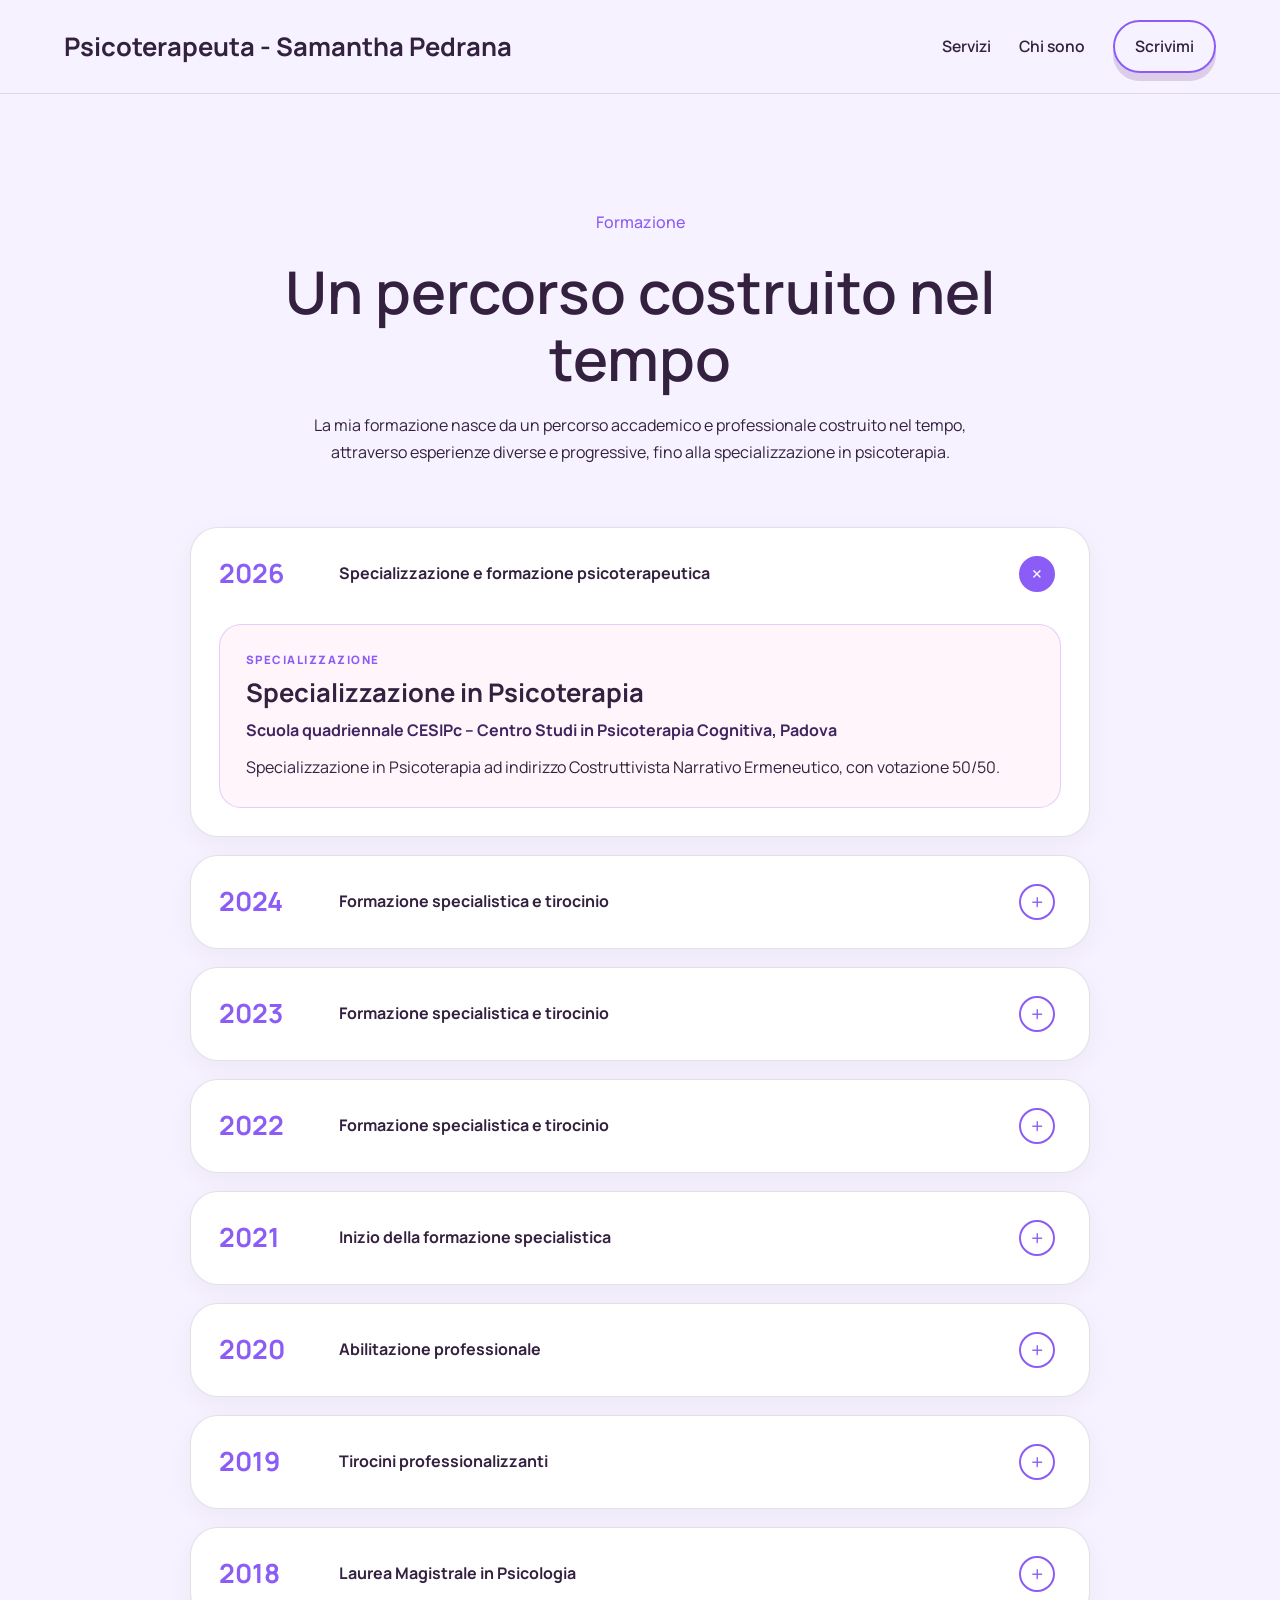
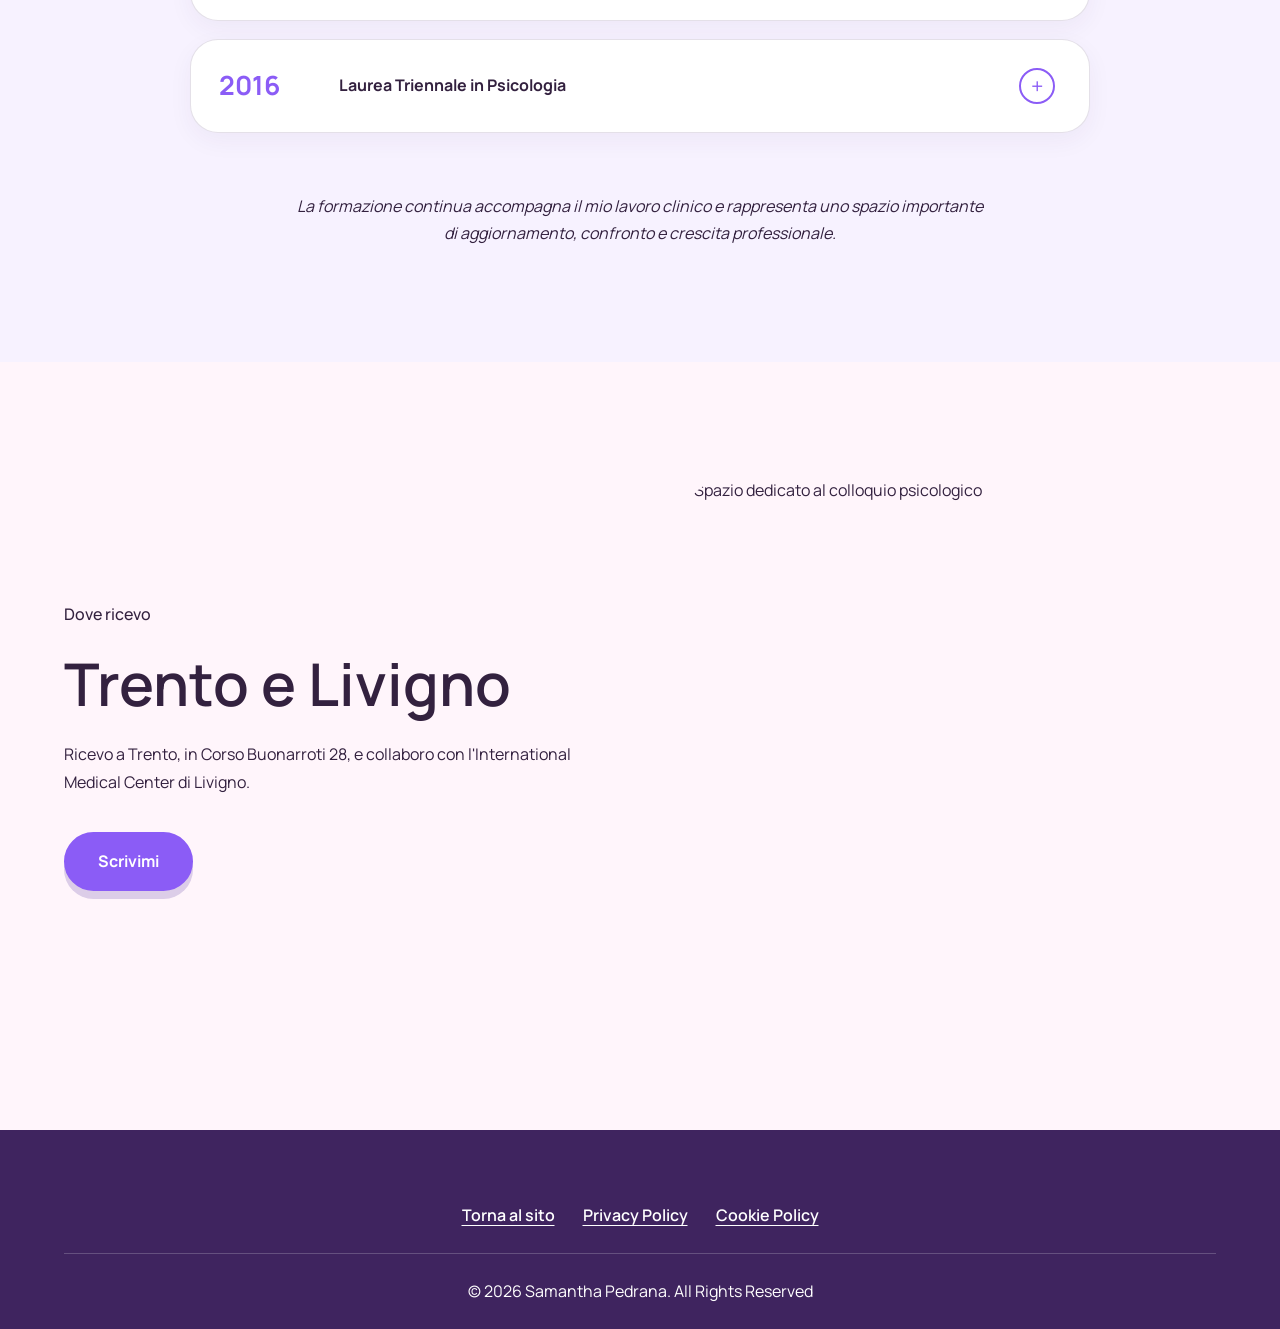
==== chi-sono.html @ 96602b0a "Update chi-sono.html" ====
<!DOCTYPE html> <html lang="it"> 
  <head> 
    <meta charset="UTF-8"> 
    <meta name="viewport" content="width=device-width, initial-scale=1.0"> 
    <meta name="description" content="Conosci Samantha Pedrana, psicologa e psicoterapeuta a Trento e Livigno: formazione, esperienza professionale e approccio terapeutico."> 
    <title>Samantha Pedrana, psicologa e psicoterapeuta</title> 
    <link rel="canonical" href="https://samanthapedrana-png.github.io/psi/chi-sono.html"> 
    <link rel="preconnect" href="https://fonts.googleapis.com"> 
    <link rel="preconnect" href="https://fonts.gstatic.com" crossorigin> 
    <link href="https://fonts.googleapis.com/css2?family=Manrope:wght@400;500;600;700&display=swap" rel="stylesheet"> 
    <link rel="stylesheet" href="styles.css"> 
  </head> 
  <body> <!-- HEADER --> 
    <header class="site-header"> 
      <a class="brand" href="index.html"> Psicoterapeuta - Samantha Pedrana </a> 
      <nav class="desktop-nav" aria-label="Navigazione principale"> 
        <a href="index.html#services">Servizi</a> 
        <a href="chi-sono.html" aria-current="page">Chi sono</a> 
        <a class="nav-cta" href="index.html#book">Scrivimi</a> 
      </nav> 
    </header> 
     <!-- FORMAZIONE --> <section class="formazione-section"> <div class="formazione-intro"> <p class="eyebrow">Formazione</p> <h2>Un percorso costruito nel tempo</h2> <p> La mia formazione nasce da un percorso accademico e professionale costruito nel tempo, attraverso esperienze diverse e progressive, fino alla specializzazione in psicoterapia. </p> </div> <div class="formazione-list"> 
       <!-- 2026 --> <details class="formazione-year" open> 
         <summary> 
           <span class="formazione-year-number">2026</span> 
           <span class="formazione-year-title"> Specializzazione e formazione psicoterapeutica </span> 
           <span class="formazione-toggle" aria-hidden="true">+</span> 
         </summary> 
         <div class="formazione-content"> 
           <div class="formazione-content-inner"> 
           <article class="formazione-item featured"> 
             <span class="formazione-item-type"> Specializzazione </span> 
             <h3> Specializzazione in Psicoterapia </h3> 
             <p class="ente"> Scuola quadriennale CESIPc – Centro Studi in Psicoterapia Cognitiva, Padova </p> 
             <p> Specializzazione in Psicoterapia ad indirizzo Costruttivista Narrativo Ermeneutico, con votazione 50/50. </p> 
           </article> 
           </div> 
         </div> 
       </details> 
       <!-- 2024 --> <details class="formazione-year"> 
         <summary> 
           <span class="formazione-year-number">2024</span> 
           <span class="formazione-year-title"> Formazione specialistica e tirocinio </span> 
           <span class="formazione-toggle" aria-hidden="true">+</span>
         </summary> 
         <div class="formazione-content"> 
           <div class="formazione-content-inner"> 
             <article class="formazione-item"> 
               <span class="formazione-item-type"> Tirocinio </span> 
               <h3> Scuola di Specializzazione in Psicoterapia </h3> 
               <p class="ente"> Azienda Provinciale per i Servizi Sanitari – U.O. Psicologia Rovereto </p> 
               <p> Tirocinio formativo per la Scuola di Specializzazione in Psicoterapia. </p> 
             </article> 
           </div> 
         </div> 
       </details>
       <!-- 2023 --> <details class="formazione-year"> <summary> <span class="formazione-year-number">2023</span> <span class="formazione-year-title"> Formazione specialistica e tirocinio </span> 
         <span class="formazione-toggle" aria-hidden="true">+</span> 
       </summary> <div class="formazione-content"> <div class="formazione-content-inner"> 
         <article class="formazione-item"> <span class="formazione-item-type"> Tirocinio </span> 
           <h3> Scuola di Specializzazione in Psicoterapia </h3> 
           <p class="ente"> Azienda Provinciale per i Servizi Sanitari – U.O. Psicologia Rovereto </p> 
           <p> Tirocinio formativo per la Scuola di Specializzazione in Psicoterapia. </p> </article> 
       </div> </div> </details>
       <!-- 2022 --> <details class="formazione-year"> <summary> 
         <span class="formazione-year-number">2022</span>
         <span class="formazione-year-title"> Formazione specialistica e tirocinio </span> 
         <span class="formazione-toggle" aria-hidden="true">+</span> </summary> 
         <div class="formazione-content"> <div class="formazione-content-inner">
           <article class="formazione-item"> <span class="formazione-item-type"> Tirocinio </span>
             <h3> Scuola di Specializzazione in Psicoterapia </h3> 
             <p class="ente"> Azienda Provinciale per i Servizi Sanitari – U.O. Psicologia Rovereto </p>
             <p> Tirocinio formativo per la Scuola di Specializzazione in Psicoterapia. </p> </article> </div> 
         </div> </details>
       <!-- 2021 --> <details class="formazione-year"> <summary> 
           <span class="formazione-year-number">2021</span> 
           <span class="formazione-year-title"> Inizio della formazione specialistica </span> 
           <span class="formazione-toggle" aria-hidden="true">+</span> </summary> 
           <div class="formazione-content"> <div class="formazione-content-inner"> 
             <article class="formazione-item"> <span class="formazione-item-type"> Tirocinio </span>
               <h3> Scuola di Specializzazione in Psicoterapia </h3>
               <p class="ente"> Azienda Provinciale per i Servizi Sanitari – U.O. NPI Trento </p>
               <p> Tirocinio formativo per la Scuola di Specializzazione in Psicoterapia. </p> </article> 
           </div> </div> </details> 
       <!-- 2020 --> <details class="formazione-year"> <summary> 
             <span class="formazione-year-number">2020</span> 
             <span class="formazione-year-title"> Abilitazione professionale </span> 
         <span class="formazione-toggle" aria-hidden="true">+</span> </summary> 
         <div class="formazione-content"> <div class="formazione-content-inner"> 
           <article class="formazione-item featured">
             <span class="formazione-item-type"> Abilitazione </span> 
             <h3> Abilitazione all'esercizio della professione di Psicologo </h3>
             <p class="ente"> Università degli Studi di Padova </p> </article> 
         </div> </div> </details> 
       <!-- 2019 --> <details class="formazione-year"> <summary> 
         <span class="formazione-year-number">2019</span>
         <span class="formazione-year-title"> Tirocini professionalizzanti </span>
         <span class="formazione-toggle" aria-hidden="true">+</span>
       </summary> 
         <div class="formazione-content">
           <div class="formazione-content-inner">
           <article class="formazione-item"> 
             <span class="formazione-item-type"> Tirocinio </span> 
             <h3> Fondazione Famiglia Materna </h3> <p class="ente"> Via Saibanti 6, Rovereto (TN) </p>
             <p> Accoglienza di donne e nuclei svantaggiati all'interno del progetto di foresteria sociale. Osservazione delle tappe dello sviluppo di bambini fra i 5 mesi e i 4 anni presso il Centro Freeway. </p> 
           </article> 
             <article class="formazione-item"> <span class="formazione-item-type"> Tirocinio </span>
             <h3> Centro Clinico Kokoro </h3> <p class="ente"> Via Dosso Dossi 6, Trento </p>
             <p> Valutazione e riabilitazione neuropsicologica di bambini e adolescenti con disturbi del neurosviluppo. Utilizzo dei principali test di valutazione. </p> </article> 
         </div> </div> </details> 
       <!-- 2018 --> <details class="formazione-year"> 
         <summary> 
           <span class="formazione-year-number">2018</span> 
           <span class="formazione-year-title"> Laurea Magistrale in Psicologia </span> 
           <span class="formazione-toggle" aria-hidden="true">+</span>
         </summary> 
         <div class="formazione-content"> 
             <div class="formazione-content-inner"> 
               <article class="formazione-item featured">
               <span class="formazione-item-type"> Laurea Magistrale </span> 
               <h3> Laurea Magistrale in Psicologia – Indirizzo Neuroscienze </h3>
               <p class="ente"> Università degli Studi di Trento </p> <p> Votazione 110/110. </p> 
                  <article class="formazione-item"> <span class="formazione-item-type"> Tirocinio </span>
             <h3> Tirocinio formativo </h3> <p class="ente"> Laboratorio di Cognizione Animale e Neuroscienze (CIMeC, UniTN) </p>
            
             
 </article> </div> </div> </details> 
       <!-- 2016 --> <details class="formazione-year"> <summary>
               <span class="formazione-year-number">2016</span> 
         <span class="formazione-year-title"> Laurea Triennale in Psicologia </span>
               <span class="formazione-toggle" aria-hidden="true">+</span>
       </summary> 
         <div class="formazione-content"> 
                 <div class="formazione-content-inner"> 
                   <article class="formazione-item featured">
                   <span class="formazione-item-type"> Laurea Triennale </span> 
                   <h3> Laurea Triennale in Scienze e Tecniche di Psicologia Cognitiva </h3> 
                   <p class="ente"> Università degli Studi di Trento </p>
                 <div class="formazione-content">   <div class="formazione-content-inner">  <article class="formazione-item">
                     <span class="formazione-item-type"> Tirocinio </span>
             <h3> Tirocinio formativo </h3> 
                     <p class="ente"> Laboratorio di Cognizione Animale e Neuroscienze (CIMeC, UniTN) </p>
            
              </article>
                   
                  </div> </div> </details> </div> <div class="formazione-note">
                   <p> La formazione continua accompagna il mio lavoro clinico e rappresenta uno spazio importante di aggiornamento, confronto e crescita professionale. </p> </div>
     </section> 
    <!-- DOVE RICEVO --> <section class="booking"> <div> <p class="eyebrow">Dove ricevo</p> 
      <h2>Trento e Livigno</h2> 
      <p> Ricevo a Trento, in Corso Buonarroti 28, e collaboro con l'International Medical Center di Livigno. </p>
      <div class="actions"> <a class="button button-primary" href="index.html#book"> Scrivimi </a> </div> </div>
      <img src="images/high-angle-green-leaf-minimalist-chair.jpg" alt="Spazio dedicato al colloquio psicologico"> </section>
  </main> 
    <!-- FOOTER --> <footer class="site-footer"> <div class="legal-links">
      <a href="index.html"> Torna al sito </a> <a href="privacy-cookie.html"> Privacy Policy </a> 
      <a href="privacy-cookie.html#cookie-policy"> Cookie Policy </a> </div>
      <p class="copyright"> © 2026 Samantha Pedrana. All Rights Reserved </p> </footer> </body> </html>
---- styles.css ----
:root {
  --ink: #33213f;
  --deep: #3f245f;
  --teal: #8b5cf6;
  --button shadow: #5b2ebf;
  --soft: #f7f2ff;
  --warm: #fff5fb;
  --line: rgba(63, 36, 95, 0.14);
  --white: #ffffff;
}

* {
  box-sizing: border-box;
}

html {
  scroll-behavior: smooth;
}

body {
  margin: 0;
  background: var(--soft);
  color: var(--ink);
  font-family: "Manrope", Arial, sans-serif;
  font-size: 16px;
  line-height: 1.7;
}

a {
  color: inherit;
  text-decoration: none;
}

img {
  display: block;
  max-width: 100%;
}

.site-header {
  position: sticky;
  top: 0;
  z-index: 20;
  display: flex;
  align-items: center;
  justify-content: space-between;
  min-height: 86px;
  padding: 20px clamp(20px, 5vw, 64px);
  background: rgba(247, 242, 255, 0.94);
  border-bottom: 1px solid var(--line);
  backdrop-filter: blur(14px);
}

.brand {
  font-size: clamp(1.3rem, 2vw, 1.75rem);
  font-weight: 700;
}

.desktop-nav {
  display: flex;
  align-items: center;
  gap: 28px;
  font-size: 0.98rem;
  font-weight: 600;
}

.nav-cta,
.button {
  border: 2px solid var(--teal);
  border-radius: 999px;
  box-shadow: 0 8px 0 #DCCDE8;
  transition: transform 180ms ease, box-shadow 180ms ease, background 180ms ease;
}

.nav-cta {
  padding: 11px 20px;
}

.button {
  display: inline-flex;
  align-items: center;
  justify-content: center;
  min-height: 58px;
  padding: 14px 32px;
  font-weight: 700;
}

.button:hover,
.nav-cta:hover {
  transform: translateY(3px);
  box-shadow: 0 5px 0 #DCCDE8;
}

.button-primary {
  color: var(--white);
  background: var(--teal);
}

.button-outline {
  color: var(--ink);
  background: transparent;
}

.button-light {
  color: var(--teal);
  background: var(--soft);
}

.menu-toggle,
.menu-close {
  display: none;
  border: 1px solid var(--ink);
  background: transparent;
  color: var(--ink);
  cursor: pointer;
}

.menu-toggle {
  width: 44px;
  height: 44px;
  border-radius: 50%;
  place-items: center;
}

.menu-toggle span {
  display: block;
  width: 18px;
  height: 1px;
  margin: 3px auto;
  background: var(--ink);
}

.mobile-menu {
  position: fixed;
  inset: 0;
  z-index: 30;
  display: grid;
  place-content: center;
  gap: 22px;
  background: var(--deep);
  color: var(--white);
  font-size: 2rem;
  font-weight: 700;
  opacity: 0;
  pointer-events: none;
  transform: translateY(-10px);
  transition: opacity 220ms ease, transform 220ms ease;
}

.mobile-menu.open {
  opacity: 1;
  pointer-events: auto;
  transform: translateY(0);
}

.menu-close {
  position: absolute;
  top: 24px;
  right: 24px;
  width: 46px;
  height: 46px;
  border-color: rgba(255, 255, 255, 0.75);
  border-radius: 50%;
  color: var(--white);
  font-size: 2rem;
  line-height: 1;
}

section {
  padding: clamp(70px, 9vw, 130px) clamp(18px, 5vw, 80px);
}

.section-soft {
  background: var(--soft);
}

.hero {
  padding-top: clamp(58px, 9vw, 110px);
  text-align: center;
}

.hero-content {
  max-width: 870px;
  margin: 0 auto 54px;
}

h1,
h2,
h3,
p {
  margin-top: 0;
}

h1,
h2 {
  line-height: 1.14;
  font-weight: 600;
}

h1 {
  margin-bottom: 26px;
  font-size: clamp(2.35rem, 6.1vw, 5.25rem);
}

h2 {
  margin-bottom: 24px;
  font-size: clamp(2rem, 4.6vw, 4.2rem);
}

h3 {
  font-size: clamp(1.25rem, 2vw, 1.75rem);
  line-height: 1.25;
}

.hero p,
.section-copy p {
  max-width: 820px;
  margin: 0 auto;
  font-size: clamp(1.02rem, 1.7vw, 1.32rem);
  font-weight: 500;
}
.hero .language-note {
  max-width: 680px;
  margin-top: 22px;
  font-size: clamp(0.75rem, 1.3vw, 1.05rem);
  font-style: italic;
  opacity: 0.78;
}
.actions {
  display: flex;
  flex-wrap: wrap;
  justify-content: center;
  gap: 18px;
  margin-top: 36px;
}

.hero-image,
.therapy-block img,
.about img,
.about-detail img,
.booking img,
.service-grid img {
  width: 100%;
  border-radius: clamp(28px, 5vw, 56px);
  object-fit: cover;
}

.hero-image {
  max-width: 1120px;
  height: clamp(300px, 52vw, 620px);
  margin: 0 auto;
}

.services,
.testimonial,
.site-footer {
  background: var(--deep);
  color: var(--white);
}

.section-copy {
  max-width: 930px;
  margin: 0 auto clamp(52px, 7vw, 84px);
  text-align: center;
}

.service-grid {
  display: grid;
  grid-template-columns: repeat(3, minmax(0, 1fr));
  gap: 32px;
}

.service-grid article {
  text-align: center;
}

.service-grid img {
  height: 360px;
  margin-bottom: 26px;
}

.service-grid p {
  margin-bottom: 0;
}
.profile-timeline {
  display: grid;
  gap: 22px;
  margin-top: 28px;
}

.profile-timeline article {
  border-left: 2px solid var(--teal);
  padding: 4px 0 4px 22px;
}

.profile-timeline h3 {
  margin-bottom: 6px;
}

.profile-timeline p {
  margin-bottom: 0;
}
/* Nasconde il triangolino dei summary */
details > summary {
  list-style: none;
  cursor: pointer;
}

details > summary::-webkit-details-marker {
  display: none !important;
}

details > summary::marker {
  content: "";
  display: none;
}
.therapy-block,
.about,
.about-detail,
.booking {
  display: grid;
  grid-template-columns: minmax(0, 1fr) minmax(0, 1fr);
  align-items: center;
  gap: clamp(38px, 6vw, 86px);
}

.therapy-block.reverse img {
  order: 2;
}

.therapy-block img,
.about img,
.about-detail img,
.booking img {
  height: clamp(340px, 42vw, 620px);
}

.eyebrow {
  margin-bottom: 22px;
  font-weight: 500;
}

.therapy-block ul {
  display: grid;
  gap: 12px;
  padding: 0;
  margin: 28px 0 0;
  list-style: none;
  font-weight: 600;
}

.therapy-block li {
  position: relative;
  padding-left: 34px;
}

.therapy-block li::before {
  position: absolute;
  left: 0;
  top: 0.28em;
  display: grid;
  place-items: center;
  width: 22px;
  height: 22px;
  content: "›";
  border-radius: 50%;
  background: var(--deep);
  color: var(--white);
  font-weight: 700;
  line-height: 1;
}

.review-spacer {
  min-height: clamp(180px, 22vw, 300px);
  padding: 0;
}

cite {
  font-style: normal;
  font-weight: 600;
}

.about p {
  margin-bottom: 20px;
}

.about-detail {
  background: var(--warm);
}

.about-detail p {
  margin-bottom: 20px;
}

.booking {
  background: var(--warm);
}

.booking .actions {
  justify-content: flex-start;
}

.experience img,
.about-detail img {
  height: clamp(340px, 42vw, 620px);

}
.site-footer {
  padding: 72px clamp(18px, 5vw, 80px) 0;
}

.footer-grid {
  display: grid;
  grid-template-columns: minmax(0, 1fr) minmax(300px, 0.9fr);
  gap: 60px;
  max-width: 1180px;
  margin: 0 auto 54px;
}

.footer-grid h2 {
  font-size: clamp(1.7rem, 3vw, 2.45rem);
}

.socials {
  display: flex;
  gap: 14px;
  margin-top: 20px;
}

.socials a {
  display: grid;
  place-items: center;
  width: 30px;
  height: 30px;
  border-radius: 50%;
  background: var(--soft);
  color: var(--deep);
  font-size: 0.88rem;
  font-weight: 800;
}

form label {
  display: block;
  margin-bottom: 18px;
  font-size: clamp(1.5rem, 3vw, 2.2rem);
  font-weight: 500;
}

input {
  width: 100%;
  min-height: 62px;
  padding: 0 26px;
  border: 0;
  border-radius: 999px;
  background: var(--soft);
  color: var(--ink);
  font: inherit;
}

form .button {
  margin: 28px auto 22px;
}

.copyright {
  margin: 0;
  padding: 24px;
  border-top: 1px solid rgba(255, 255, 255, 0.2);
  text-align: center;
}

.copyright a {
  text-decoration: underline;
}
.legal-links {
  display: flex;
  flex-wrap: wrap;
  justify-content: center;
  gap: 16px 28px;
  max-width: 1180px;
  margin: 0 auto;
  padding: 0 24px 24px;
  font-weight: 600;
}

.legal-links a {
  text-decoration: underline;
  text-underline-offset: 4px;
}

.policy-page {
  background: var(--soft);
}

.policy-hero {
  max-width: 1080px;
  margin: 0 auto;
  text-align: center;
}

.policy-content {
  max-width: 920px;
  margin: 0 auto;
  background: var(--white);
}

.policy-content h2 {
  margin-top: 40px;
}

.policy-content h2:first-child {
  margin-top: 0;
}

.policy-content h3 {
  margin-bottom: 10px;
  font-size: 1.15rem;
}

.policy-content a {
  color: var(--teal);
  font-weight: 700;
  text-decoration: underline;
  text-underline-offset: 4px;
}

.cookie-banner {
  position: fixed;
  right: clamp(16px, 4vw, 36px);
  bottom: clamp(16px, 4vw, 36px);
  left: clamp(16px, 4vw, 36px);
  z-index: 40;
  display: grid;
  grid-template-columns: minmax(0, 1fr) auto;
  align-items: center;
  gap: 22px;
  max-width: 980px;
  margin: 0 auto;
  padding: 22px;
  border: 1px solid var(--line);
  border-radius: 28px;
  background: var(--white);
  box-shadow: 0 18px 50px rgba(51, 33, 63, 0.18);
}

.cookie-banner[hidden] {
  display: none;
}

.cookie-banner h2 {
  margin-bottom: 6px;
  font-size: 1.25rem;
}

.cookie-banner p {
  margin-bottom: 0;
  line-height: 1.5;
}

.cookie-actions {
  display: flex;
  gap: 12px;
}

.cookie-actions .button {
  min-height: 48px;
  padding: 10px 22px;
}

@media (max-width: 880px) {
  .desktop-nav {
    display: none;
  }

  .menu-toggle,
  .menu-close {
    display: grid;
  }

  .service-grid,
  .therapy-block,
  .about,
  .about-detail,
  .booking,
  .footer-grid {
    grid-template-columns: 1fr;
  }

  .therapy-block.reverse img {
    order: 0;
  }

  .service-grid img {
    height: clamp(280px, 65vw, 450px);
  }

}

@media (max-width: 560px) {
  body {
    font-size: 15px;
  }

  .site-header {
    min-height: 72px;
  }

  .actions,
  .booking .actions {
    align-items: stretch;
    flex-direction: column;
  }

  .button {
    width: 100%;
  }
  }

  .mobile-menu {
    font-size: 1.55rem;
  }
}
```css
/* =========================================================
   FORMAZIONE
   ========================================================= */

.formazione-section {
  background: var(--soft);
}

.formazione-intro {
  max-width: 780px;
  margin: 0 auto 60px;
  text-align: center;
}

.formazione-intro .eyebrow {
  color: var(--teal);
}

.formazione-intro h2 {
  margin-bottom: 20px;
}

.formazione-intro > p:last-child {
  max-width: 700px;
  margin-right: auto;
  margin-left: auto;
}


/* ---------------------------------------------------------
   ELENCO ANNI
   --------------------------------------------------------- */

.formazione-list {
  display: grid;
  gap: 18px;
  max-width: 900px;
  margin: 0 auto;
}


/* ---------------------------------------------------------
   SINGOLO ANNO
   --------------------------------------------------------- */

.formazione-year {
  overflow: hidden;
  border: 1px solid var(--line);
  border-radius: 28px;
  background: var(--white);
  box-shadow: 0 8px 24px rgba(63, 36, 95, 0.05);
}


/* ---------------------------------------------------------
   INTESTAZIONE
   --------------------------------------------------------- */

.formazione-year > summary {
  display: grid;
  grid-template-columns: 100px minmax(0, 1fr) 42px;
  align-items: center;
  gap: 20px;

  min-height: 92px;
  padding: 18px 28px;

  color: var(--ink);
  cursor: pointer;
  transition: background 180ms ease;
}

.formazione-year > summary:hover {
  background: var(--soft);
}

.formazione-year > summary:focus-visible {
  outline: 3px solid rgba(139, 92, 246, 0.3);
  outline-offset: -3px;
}


/* ---------------------------------------------------------
   ANNO
   --------------------------------------------------------- */

.formazione-year-number {
  color: var(--teal);
  font-size: 1.65rem;
  font-weight: 700;
}


/* ---------------------------------------------------------
   TITOLO
   --------------------------------------------------------- */

.formazione-year-title {
  font-size: 1rem;
  font-weight: 700;
  line-height: 1.4;
}


/* ---------------------------------------------------------
   PULSANTE +
   --------------------------------------------------------- */

.formazione-toggle {
  display: grid;
  place-items: center;

  width: 36px;
  height: 36px;

  border: 2px solid var(--teal);
  border-radius: 50%;

  color: var(--teal);
  font-size: 1.35rem;
  font-weight: 400;
  line-height: 1;

  transition:
    transform 180ms ease,
    background 180ms ease,
    color 180ms ease;
}

.formazione-year[open] .formazione-toggle {
  transform: rotate(45deg);
  background: var(--teal);
  color: var(--white);
}


/* ---------------------------------------------------------
   CONTENUTO
   --------------------------------------------------------- */

.formazione-content {
  padding: 0 28px 28px;
}

.formazione-content-inner {
  display: grid;
  gap: 16px;
  padding-top: 4px;
}


/* ---------------------------------------------------------
   SINGOLO ELEMENTO FORMATIVO
   --------------------------------------------------------- */

.formazione-item {
  padding: 25px 26px;
  border: 1px solid var(--line);
  border-radius: 22px;
  background: var(--soft);
}

.formazione-item.featured {
  background: var(--warm);
  border-color: rgba(139, 92, 246, 0.25);
}

.formazione-item-type {
  display: block;
  margin-bottom: 8px;

  color: var(--teal);
  font-size: 0.72rem;
  font-weight: 800;
  letter-spacing: 0.13em;
  text-transform: uppercase;
}

.formazione-item h3 {
  margin-bottom: 8px;
}

.formazione-item .ente {
  margin-bottom: 10px;
  color: var(--deep);
  font-weight: 700;
}

.formazione-item p:last-child {
  margin-bottom: 0;
}


/* ---------------------------------------------------------
   NOTA FINALE
   --------------------------------------------------------- */

.formazione-note {
  max-width: 700px;
  margin: 60px auto 0;
  text-align: center;
}

.formazione-note p {
  margin-bottom: 0;
  font-style: italic;
}


/* ---------------------------------------------------------
   MOBILE
   --------------------------------------------------------- */

@media (max-width: 600px) {

  .formazione-intro {
    margin-bottom: 40px;
  }

  .formazione-list {
    gap: 14px;
  }

  .formazione-year {
    border-radius: 22px;
  }

  .formazione-year > summary {
    grid-template-columns: 65px minmax(0, 1fr) 36px;
    gap: 12px;
    min-height: 78px;
    padding: 15px 18px;
  }

  .formazione-year-number {
    font-size: 1.35rem;
  }

  .formazione-year-title {
    font-size: 0.9rem;
    line-height: 1.35;
  }

  .formazione-toggle {
    width: 32px;
    height: 32px;
    font-size: 1.15rem;
  }

  .formazione-content {
    padding: 0 18px 18px;
  }

  .formazione-item {
    padding: 20px;
    border-radius: 18px;
  }

  .formazione-item h3 {
    font-size: 1.2rem;
  }

  .formazione-note {
    margin-top: 45px;
  }

}
```css
/* =========================================================
   FORMAZIONE
   ========================================================= */

.formazione-section {
  background: var(--soft);
}

.formazione-intro {
  max-width: 780px;
  margin: 0 auto 60px;
  text-align: center;
}

.formazione-intro .eyebrow {
  color: var(--teal);
}

.formazione-intro h2 {
  margin-bottom: 20px;
}

.formazione-intro > p:last-child {
  max-width: 700px;
  margin-right: auto;
  margin-left: auto;
}


/* ---------------------------------------------------------
   ELENCO ANNI
   --------------------------------------------------------- */

.formazione-list {
  display: grid;
  gap: 18px;
  max-width: 900px;
  margin: 0 auto;
}


/* ---------------------------------------------------------
   SINGOLO ANNO
   --------------------------------------------------------- */

.formazione-year {
  overflow: hidden;
  border: 1px solid var(--line);
  border-radius: 28px;
  background: var(--white);
  box-shadow: 0 8px 24px rgba(63, 36, 95, 0.05);
}


/* ---------------------------------------------------------
   INTESTAZIONE
   --------------------------------------------------------- */

.formazione-year > summary {
  display: grid;
  grid-template-columns: 100px minmax(0, 1fr) 42px;
  align-items: center;
  gap: 20px;

  min-height: 92px;
  padding: 18px 28px;

  color: var(--ink);
  cursor: pointer;
  transition: background 180ms ease;
}

.formazione-year > summary:hover {
  background: var(--soft);
}

.formazione-year > summary:focus-visible {
  outline: 3px solid rgba(139, 92, 246, 0.3);
  outline-offset: -3px;
}


/* ---------------------------------------------------------
   ANNO
   --------------------------------------------------------- */

.formazione-year-number {
  color: var(--teal);
  font-size: 1.65rem;
  font-weight: 700;
}


/* ---------------------------------------------------------
   TITOLO
   --------------------------------------------------------- */

.formazione-year-title {
  font-size: 1rem;
  font-weight: 700;
  line-height: 1.4;
}


/* ---------------------------------------------------------
   PULSANTE +
   --------------------------------------------------------- */

.formazione-toggle {
  display: grid;
  place-items: center;

  width: 36px;
  height: 36px;

  border: 2px solid var(--teal);
  border-radius: 50%;

  color: var(--teal);
  font-size: 1.35rem;
  font-weight: 400;
  line-height: 1;

  transition:
    transform 180ms ease,
    background 180ms ease,
    color 180ms ease;
}

.formazione-year[open] .formazione-toggle {
  transform: rotate(45deg);
  background: var(--teal);
  color: var(--white);
}


/* ---------------------------------------------------------
   CONTENUTO
   --------------------------------------------------------- */

.formazione-content {
  padding: 0 28px 28px;
}

.formazione-content-inner {
  display: grid;
  gap: 16px;
  padding-top: 4px;
}


/* ---------------------------------------------------------
   SINGOLO ELEMENTO FORMATIVO
   --------------------------------------------------------- */

.formazione-item {
  padding: 25px 26px;
  border: 1px solid var(--line);
  border-radius: 22px;
  background: var(--soft);
}

.formazione-item.featured {
  background: var(--warm);
  border-color: rgba(139, 92, 246, 0.25);
}

.formazione-item-type {
  display: block;
  margin-bottom: 8px;

  color: var(--teal);
  font-size: 0.72rem;
  font-weight: 800;
  letter-spacing: 0.13em;
  text-transform: uppercase;
}

.formazione-item h3 {
  margin-bottom: 8px;
}

.formazione-item .ente {
  margin-bottom: 10px;
  color: var(--deep);
  font-weight: 700;
}

.formazione-item p:last-child {
  margin-bottom: 0;
}


/* ---------------------------------------------------------
   NOTA FINALE
   --------------------------------------------------------- */

.formazione-note {
  max-width: 700px;
  margin: 60px auto 0;
  text-align: center;
}

.formazione-note p {
  margin-bottom: 0;
  font-style: italic;
}


/* ---------------------------------------------------------
   MOBILE
   --------------------------------------------------------- */

@media (max-width: 600px) {

  .formazione-intro {
    margin-bottom: 40px;
  }

  .formazione-list {
    gap: 14px;
  }

  .formazione-year {
    border-radius: 22px;
  }

  .formazione-year > summary {
    grid-template-columns: 65px minmax(0, 1fr) 36px;
    gap: 12px;
    min-height: 78px;
    padding: 15px 18px;
  }

  .formazione-year-number {
    font-size: 1.35rem;
  }

  .formazione-year-title {
    font-size: 0.9rem;
    line-height: 1.35;
  }

  .formazione-toggle {
    width: 32px;
    height: 32px;
    font-size: 1.15rem;
  }

  .formazione-content {
    padding: 0 18px 18px;
  }

  .formazione-item {
    padding: 20px;
    border-radius: 18px;
  }

  .formazione-item h3 {
    font-size: 1.2rem;
  }

  .formazione-note {
    margin-top: 45px;
  }

}
/* ========================================================= FORMAZIONE ========================================================= */ .formazione-section { background: var(--soft); } .formazione-intro { max-width: 780px; margin: 0 auto 60px; text-align: center; } .formazione-intro .eyebrow { color: var(--teal); } .formazione-intro h2 { margin-bottom: 20px; } .formazione-intro > p:last-child { max-width: 700px; margin-right: auto; margin-left: auto; } /* --------------------------------------------------------- ELENCO ANNI --------------------------------------------------------- */ .formazione-list { display: grid; gap: 18px; max-width: 900px; margin: 0 auto; } /* --------------------------------------------------------- SINGOLO ANNO --------------------------------------------------------- */ .formazione-year { overflow: hidden; border: 1px solid var(--line); border-radius: 28px; background: var(--white); box-shadow: 0 8px 24px rgba(63, 36, 95, 0.05); } /* --------------------------------------------------------- INTESTAZIONE --------------------------------------------------------- */ .formazione-year > summary { display: grid; grid-template-columns: 100px minmax(0, 1fr) 42px; align-items: center; gap: 20px; min-height: 92px; padding: 18px 28px; color: var(--ink); cursor: pointer; transition: background 180ms ease; } .formazione-year > summary:hover { background: var(--soft); } .formazione-year > summary:focus-visible { outline: 3px solid rgba(139, 92, 246, 0.3); outline-offset: -3px; } /* --------------------------------------------------------- ANNO --------------------------------------------------------- */ .formazione-year-number { color: var(--teal); font-size: 1.65rem; font-weight: 700; } /* --------------------------------------------------------- TITOLO --------------------------------------------------------- */ .formazione-year-title { font-size: 1rem; font-weight: 700; line-height: 1.4; } /* --------------------------------------------------------- PULSANTE + --------------------------------------------------------- */ .formazione-toggle { display: grid; place-items: center; width: 36px; height: 36px; border: 2px solid var(--teal); border-radius: 50%; color: var(--teal); font-size: 1.35rem; font-weight: 400; line-height: 1; transition: transform 180ms ease, background 180ms ease, color 180ms ease; } .formazione-year[open] .formazione-toggle { transform: rotate(45deg); background: var(--teal); color: var(--white); } /* --------------------------------------------------------- CONTENUTO --------------------------------------------------------- */ .formazione-content { padding: 0 28px 28px; } .formazione-content-inner { display: grid; gap: 16px; padding-top: 4px; } /* --------------------------------------------------------- SINGOLO ELEMENTO FORMATIVO --------------------------------------------------------- */ .formazione-item { padding: 25px 26px; border: 1px solid var(--line); border-radius: 22px; background: var(--soft); } .formazione-item.featured { background: var(--warm); border-color: rgba(139, 92, 246, 0.25); } .formazione-item-type { display: block; margin-bottom: 8px; color: var(--teal); font-size: 0.72rem; font-weight: 800; letter-spacing: 0.13em; text-transform: uppercase; } .formazione-item h3 { margin-bottom: 8px; } .formazione-item .ente { margin-bottom: 10px; color: var(--deep); font-weight: 700; } .formazione-item p:last-child { margin-bottom: 0; } /* --------------------------------------------------------- NOTA FINALE --------------------------------------------------------- */ .formazione-note { max-width: 700px; margin: 60px auto 0; text-align: center; } .formazione-note p { margin-bottom: 0; font-style: italic; } /* --------------------------------------------------------- MOBILE --------------------------------------------------------- */ @media (max-width: 600px) { .formazione-intro { margin-bottom: 40px; } .formazione-list { gap: 14px; } .formazione-year { border-radius: 22px; } .formazione-year > summary { grid-template-columns: 65px minmax(0, 1fr) 36px; gap: 12px; min-height: 78px; padding: 15px 18px; } .formazione-year-number { font-size: 1.35rem; } .formazione-year-title { font-size: 0.9rem; line-height: 1.35; } .formazione-toggle { width: 32px; height: 32px; font-size: 1.15rem; } .formazione-content { padding: 0 18px 18px; } .formazione-item { padding: 20px; border-radius: 18px; } .formazione-item h3 { font-size: 1.2rem; } .formazione-note { margin-top: 45px; } }
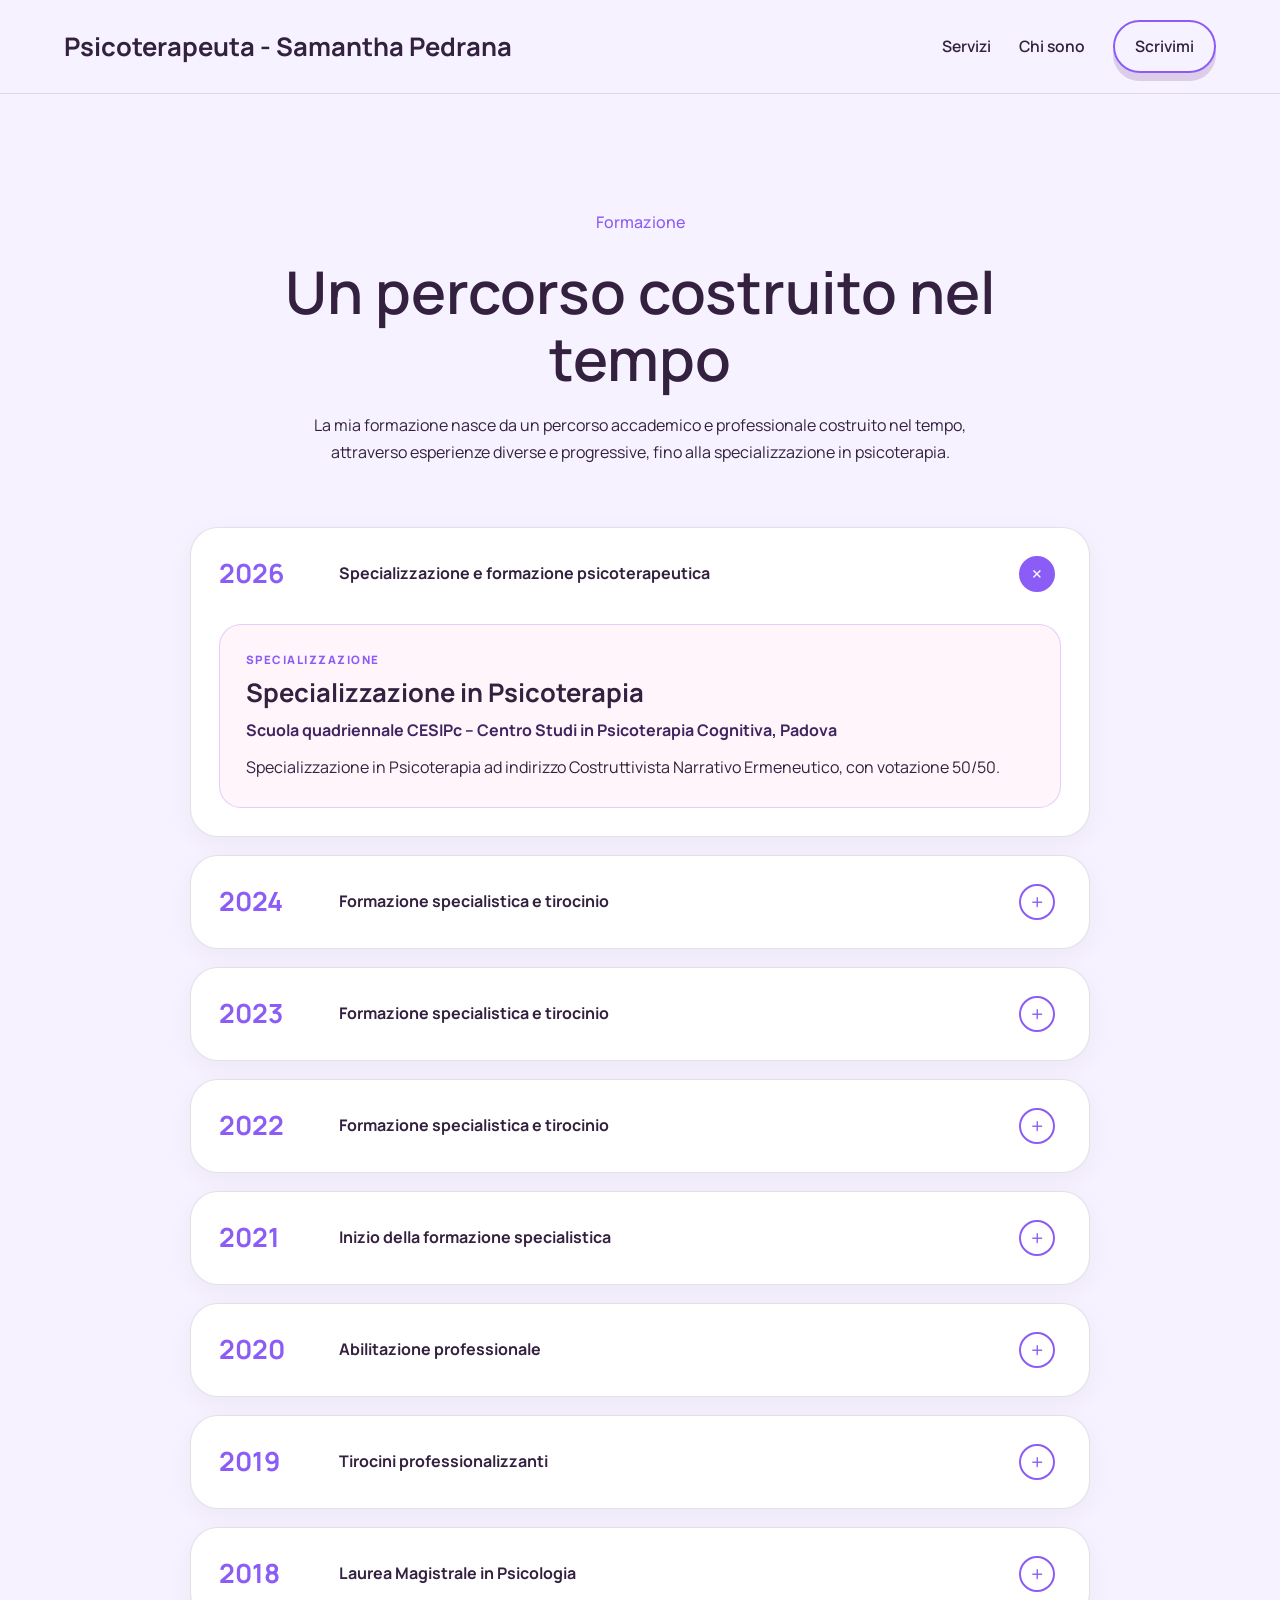
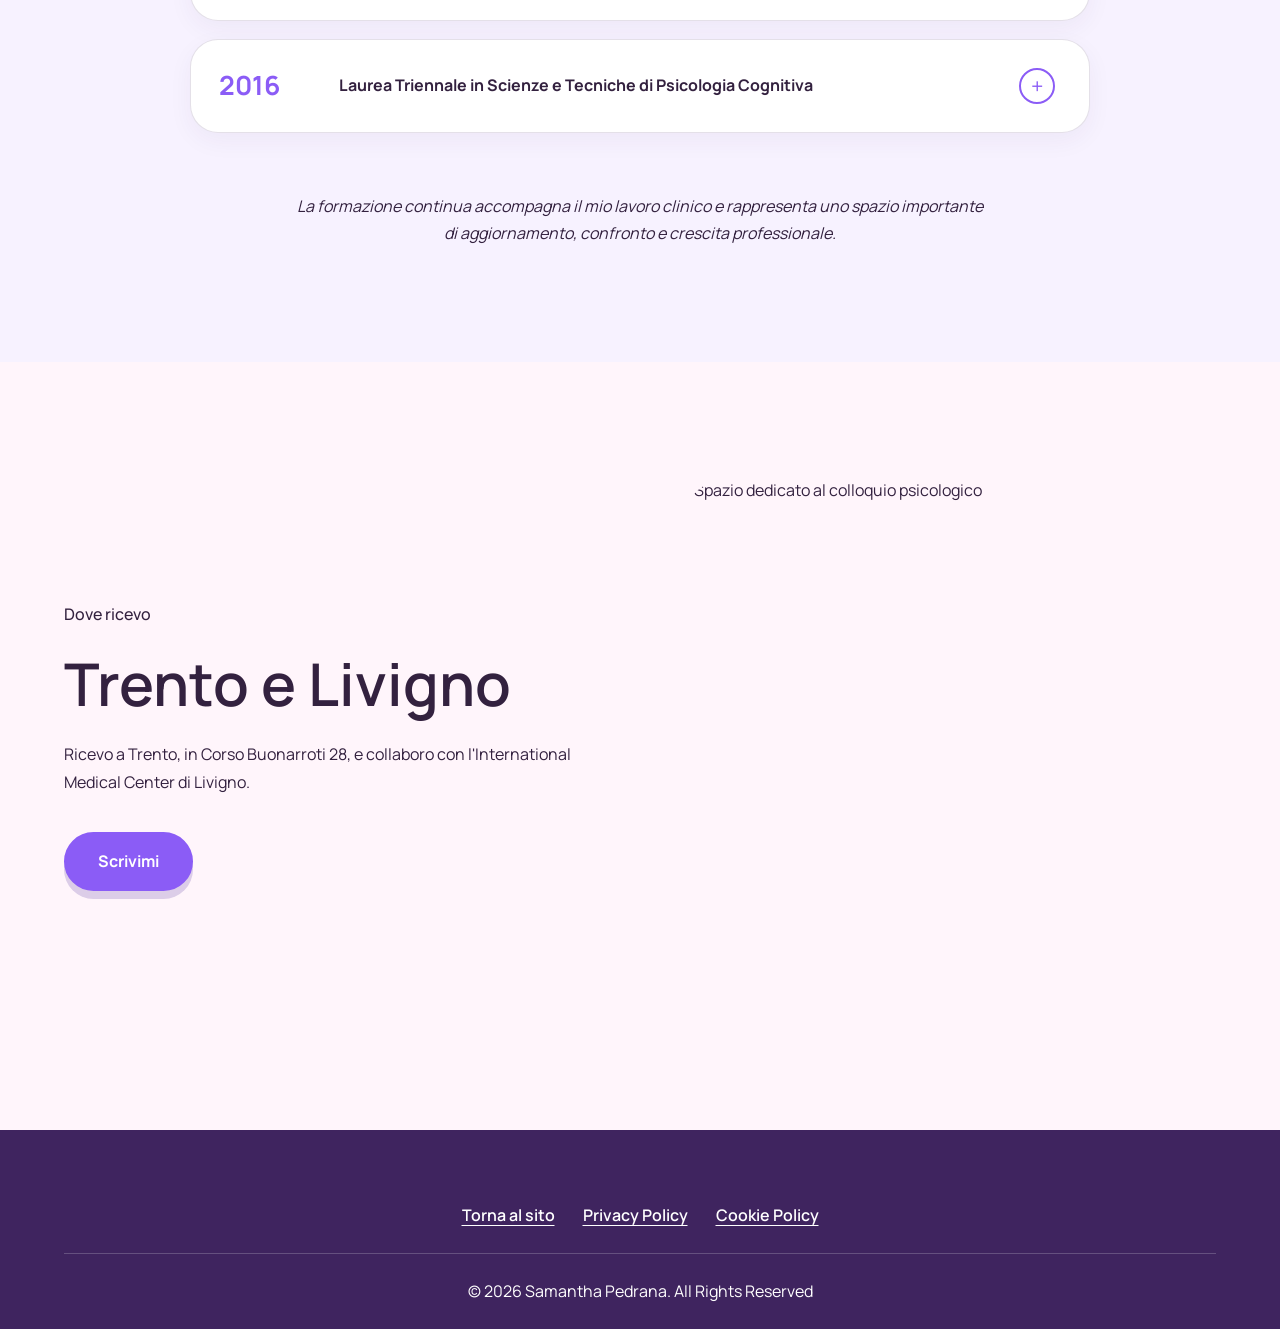
==== commit dc556439: "Update chi-sono.html" ====
--- a/chi-sono.html
+++ b/chi-sono.html
@@ -110,38 +110,38 @@
          </div> </div> </details> 
        <!-- 2018 --> <details class="formazione-year"> 
          <summary> 
-           <span class="formazione-year-number">2018</span> 
-           <span class="formazione-year-title"> Laurea Magistrale in Psicologia </span> 
-           <span class="formazione-toggle" aria-hidden="true">+</span>
-         </summary> 
-         <div class="formazione-content"> 
-             <div class="formazione-content-inner"> 
-               <article class="formazione-item featured">
-               <span class="formazione-item-type"> Laurea Magistrale </span> 
-               <h3> Laurea Magistrale in Psicologia – Indirizzo Neuroscienze </h3>
-               <p class="ente"> Università degli Studi di Trento </p> <p> Votazione 110/110. </p> 
-                  <article class="formazione-item"> <span class="formazione-item-type"> Tirocinio </span>
-             <h3> Tirocinio formativo </h3> <p class="ente"> Laboratorio di Cognizione Animale e Neuroscienze (CIMeC, UniTN) </p>
-            
+          <span class="formazione-year-number">2018</span>
+         <span class="formazione-year-title"> Laurea Magistrale in Psicologia </span>
+         <span class="formazione-toggle" aria-hidden="true">+</span>
+       </summary> 
+         <div class="formazione-content">
+           <div class="formazione-content-inner">
+           <article class="formazione-item featured"> 
+             <span class="formazione-item-type"> Laurea Magistrale </span> 
+             <h3>Laurea Magistrale in Psicologia (indirizzo Neuroscienze) </h3> <p class="ente"> Università degli Studi di Trento </p>
+             <p>Tesi: L’influenza dell’acido valproico sulla preferenza per stimoli schematici di volto nel pulcino domestico, votazione 110/110</p>
+      </article> 
+             <article class="formazione-item"> <span class="formazione-item-type"> Tirocinio </span>
+             <h3> Laboratorio di Cognizione Animale </h3> <p class="ente"> Università degli Studi di Trento </p>
+             </article> 
+         </div> </div> </details> 
+       
+       <!-- 2016 --> <details class="formazione-year">  <summary> 
+          <span class="formazione-year-number">2016</span>
+         <span class="formazione-year-title"> Laurea Triennale in Scienze e Tecniche di Psicologia Cognitiva </span>
+         <span class="formazione-toggle" aria-hidden="true">+</span>
+       </summary> 
+         <div class="formazione-content">
+           <div class="formazione-content-inner">
+           <article class="formazione-item featured"> 
+             <span class="formazione-item-type"> Laurea Triennale </span> 
+             <h3>Laurea Triennale in Scienze e Tecniche di Psicologia Cognitiva </h3> <p class="ente"> Università degli Studi di Trento </p>
              
- </article> </div> </div> </details> 
-       <!-- 2016 --> <details class="formazione-year"> <summary>
-               <span class="formazione-year-number">2016</span> 
-         <span class="formazione-year-title"> Laurea Triennale in Psicologia </span>
-               <span class="formazione-toggle" aria-hidden="true">+</span>
-       </summary> 
-         <div class="formazione-content"> 
-                 <div class="formazione-content-inner"> 
-                   <article class="formazione-item featured">
-                   <span class="formazione-item-type"> Laurea Triennale </span> 
-                   <h3> Laurea Triennale in Scienze e Tecniche di Psicologia Cognitiva </h3> 
-                   <p class="ente"> Università degli Studi di Trento </p>
-                 <div class="formazione-content">   <div class="formazione-content-inner">  <article class="formazione-item">
-                     <span class="formazione-item-type"> Tirocinio </span>
-             <h3> Tirocinio formativo </h3> 
-                     <p class="ente"> Laboratorio di Cognizione Animale e Neuroscienze (CIMeC, UniTN) </p>
-            
-              </article>
+      </article> 
+             <article class="formazione-item"> <span class="formazione-item-type"> Tirocinio </span>
+             <h3> Laboratorio di Cognizione Animale </h3> <p class="ente"> Università degli Studi di Trento </p>
+             </article> 
+         </div> </div> </details> 
                    
                   </div> </div> </details> </div> <div class="formazione-note">
                    <p> La formazione continua accompagna il mio lavoro clinico e rappresenta uno spazio importante di aggiornamento, confronto e crescita professionale. </p> </div>
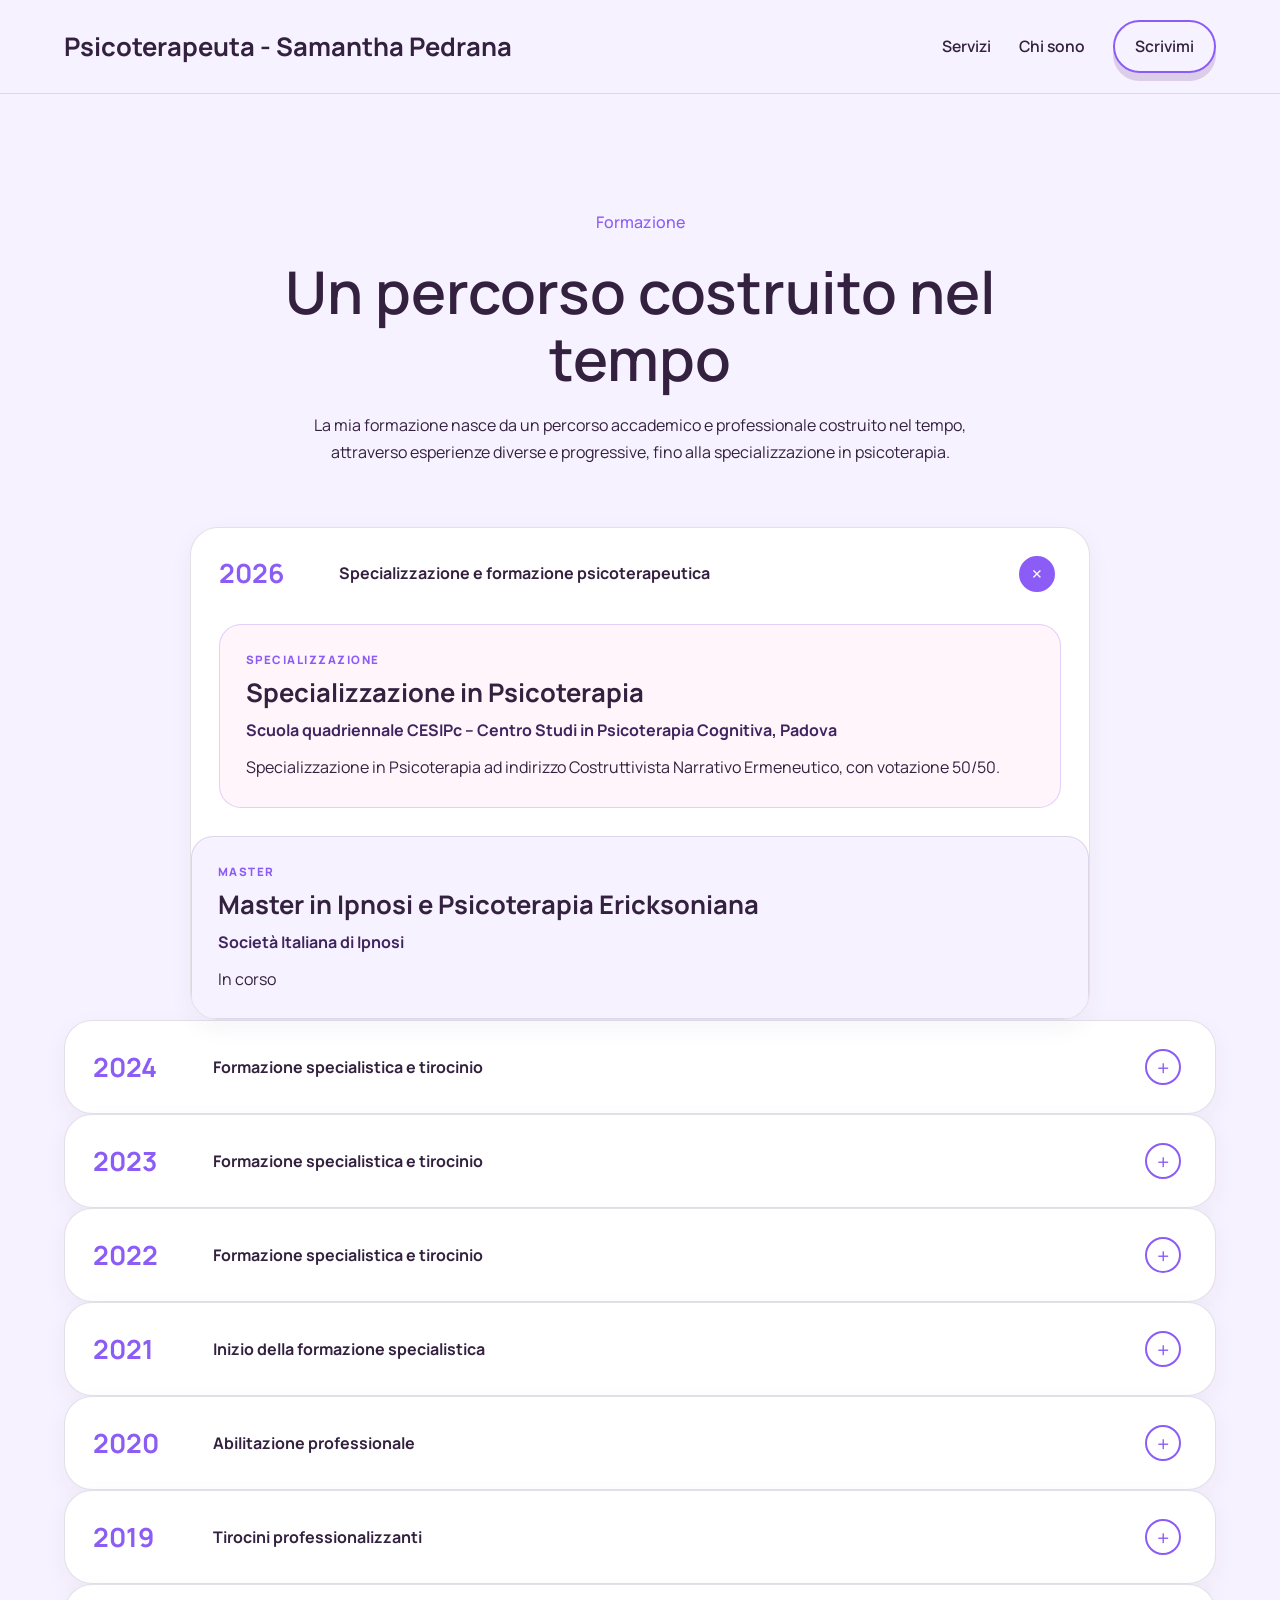
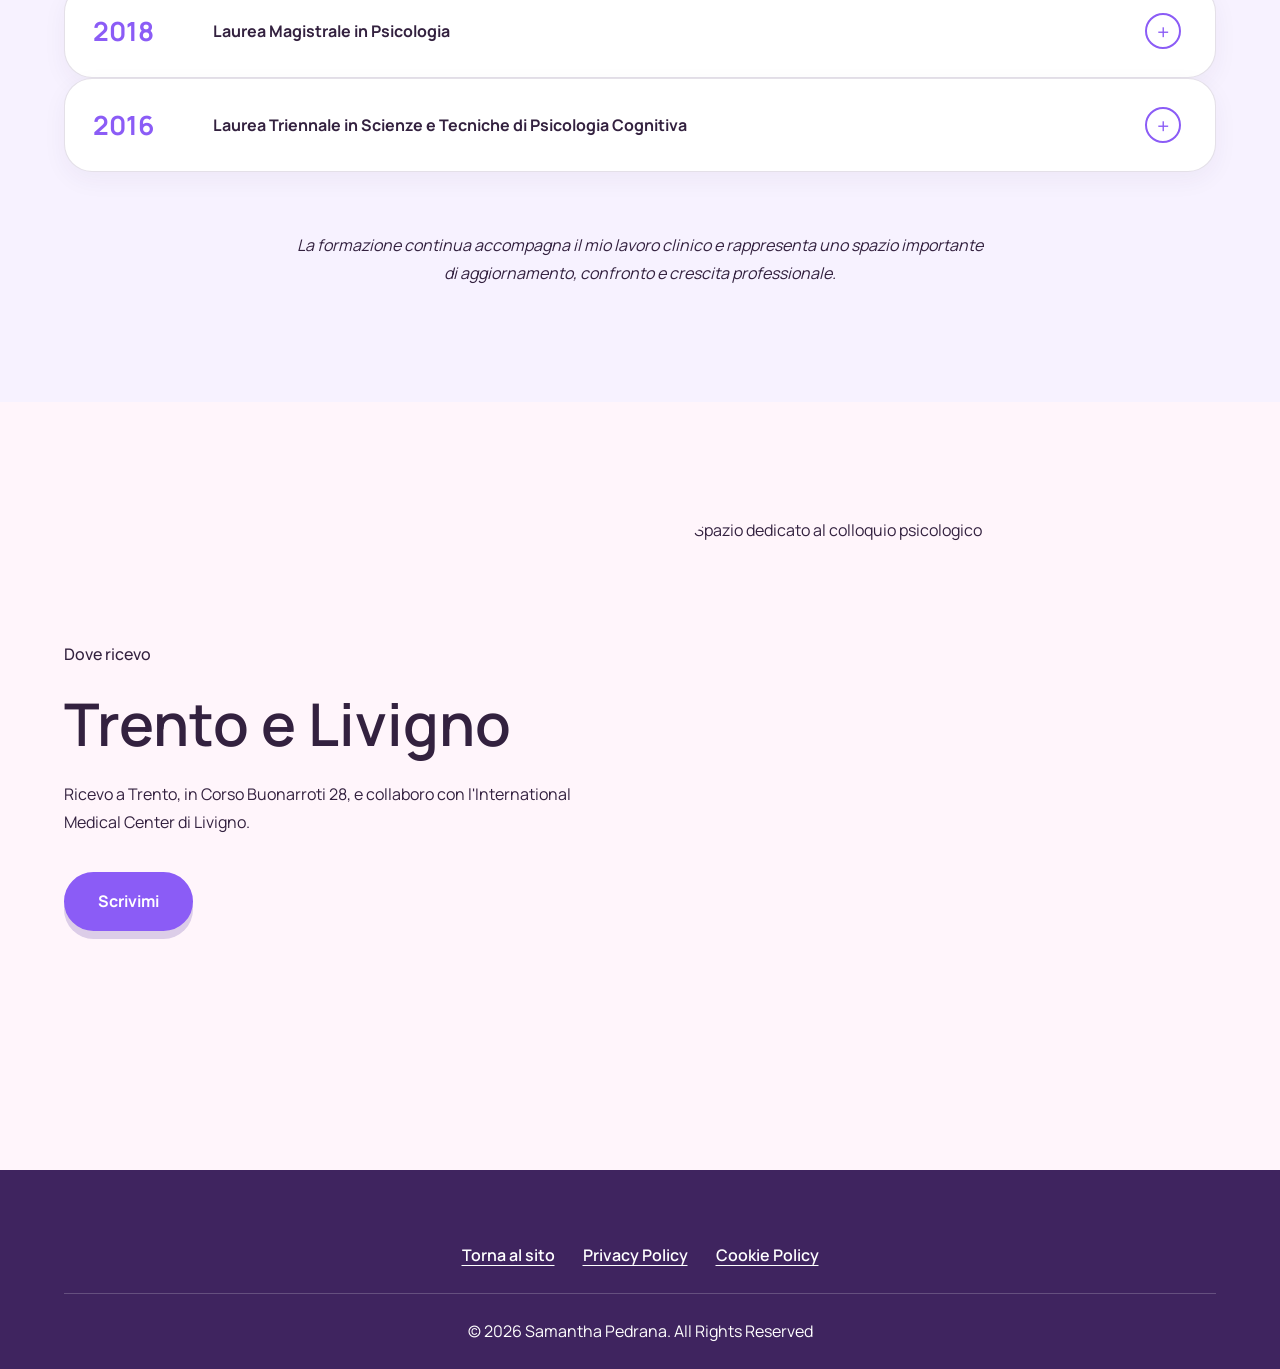
==== commit b8df71f8: "Update chi-sono.html" ====
--- a/chi-sono.html
+++ b/chi-sono.html
@@ -36,6 +36,11 @@
            </article> 
            </div> 
          </div> 
+         <article class="formazione-item"> <span class="formazione-item-type"> Master </span>
+             <h3> Master in Ipnosi e Psicoterapia Ericksoniana </h3> <p class="ente"> Società Italiana di Ipnosi </p>
+           <p>In corso</p>
+             </article> 
+         </div> </div> </details> 
        </details> 
        <!-- 2024 --> <details class="formazione-year"> 
          <summary> 
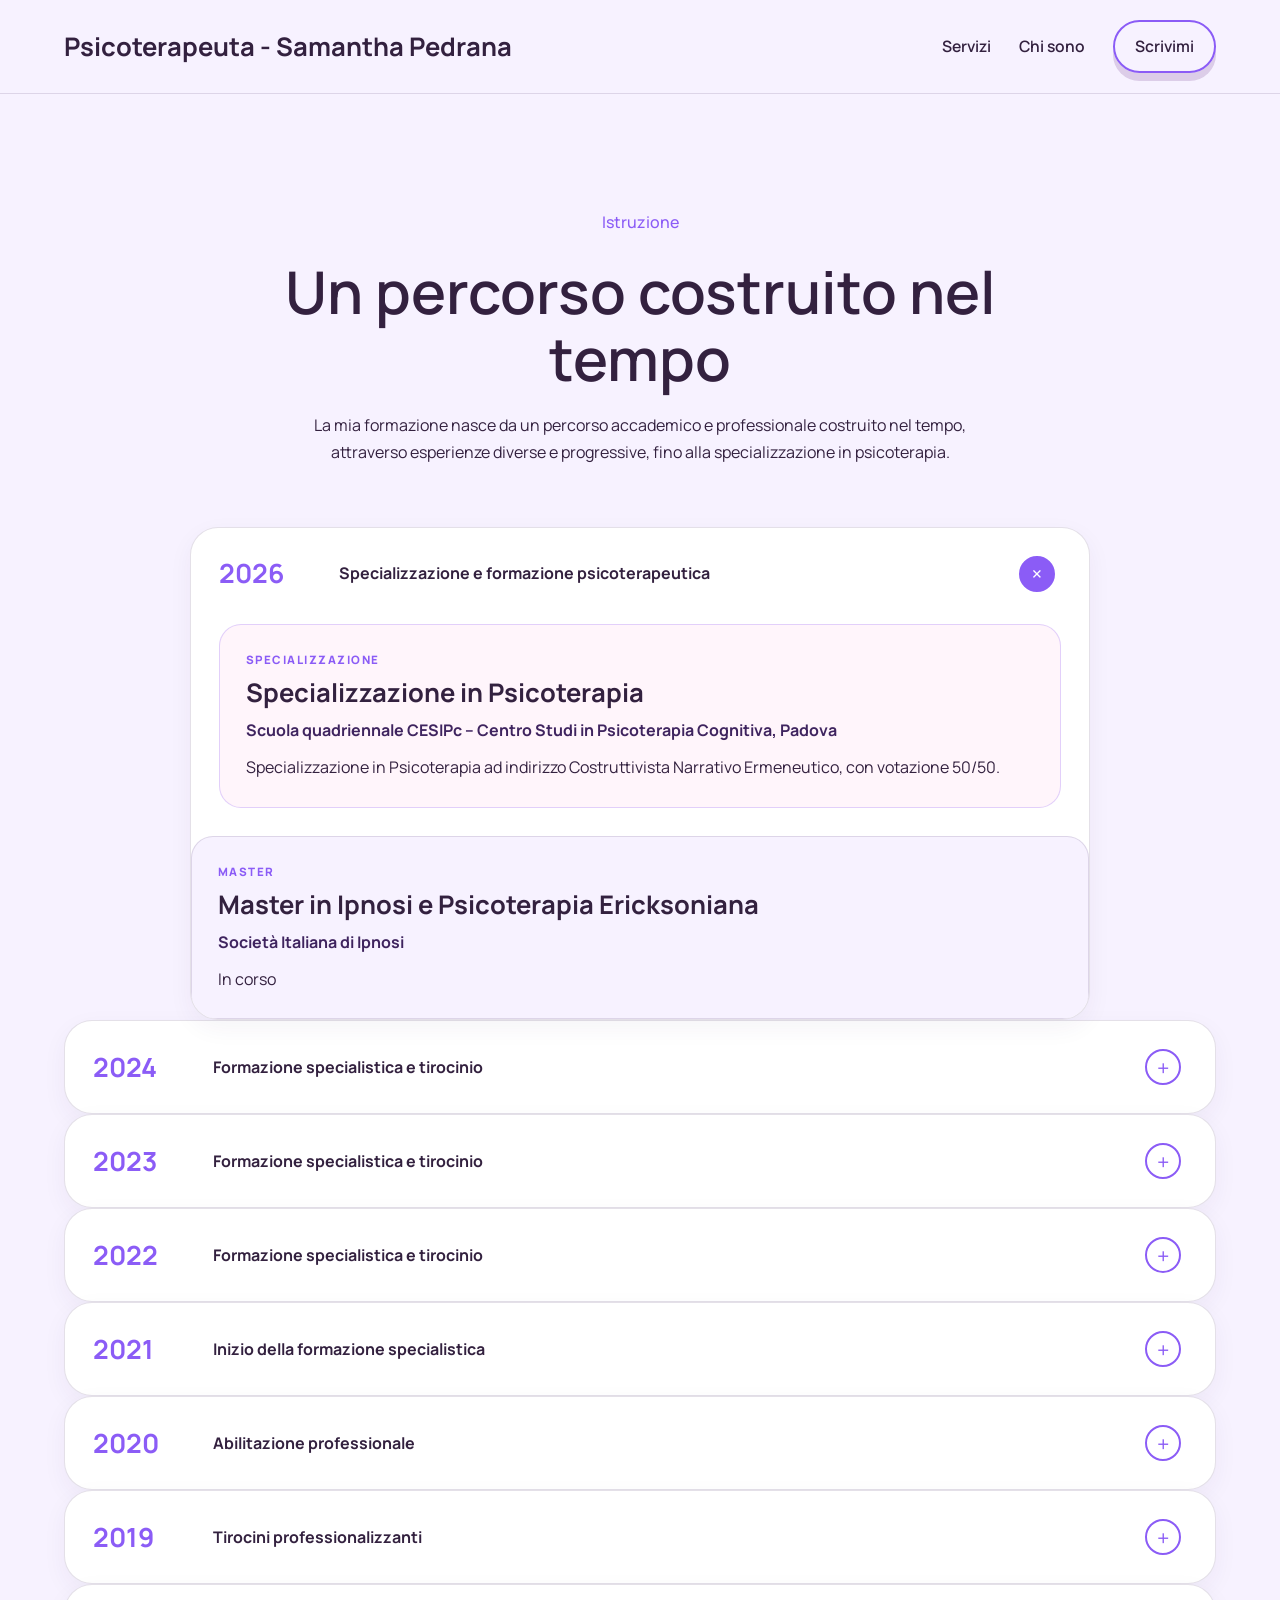
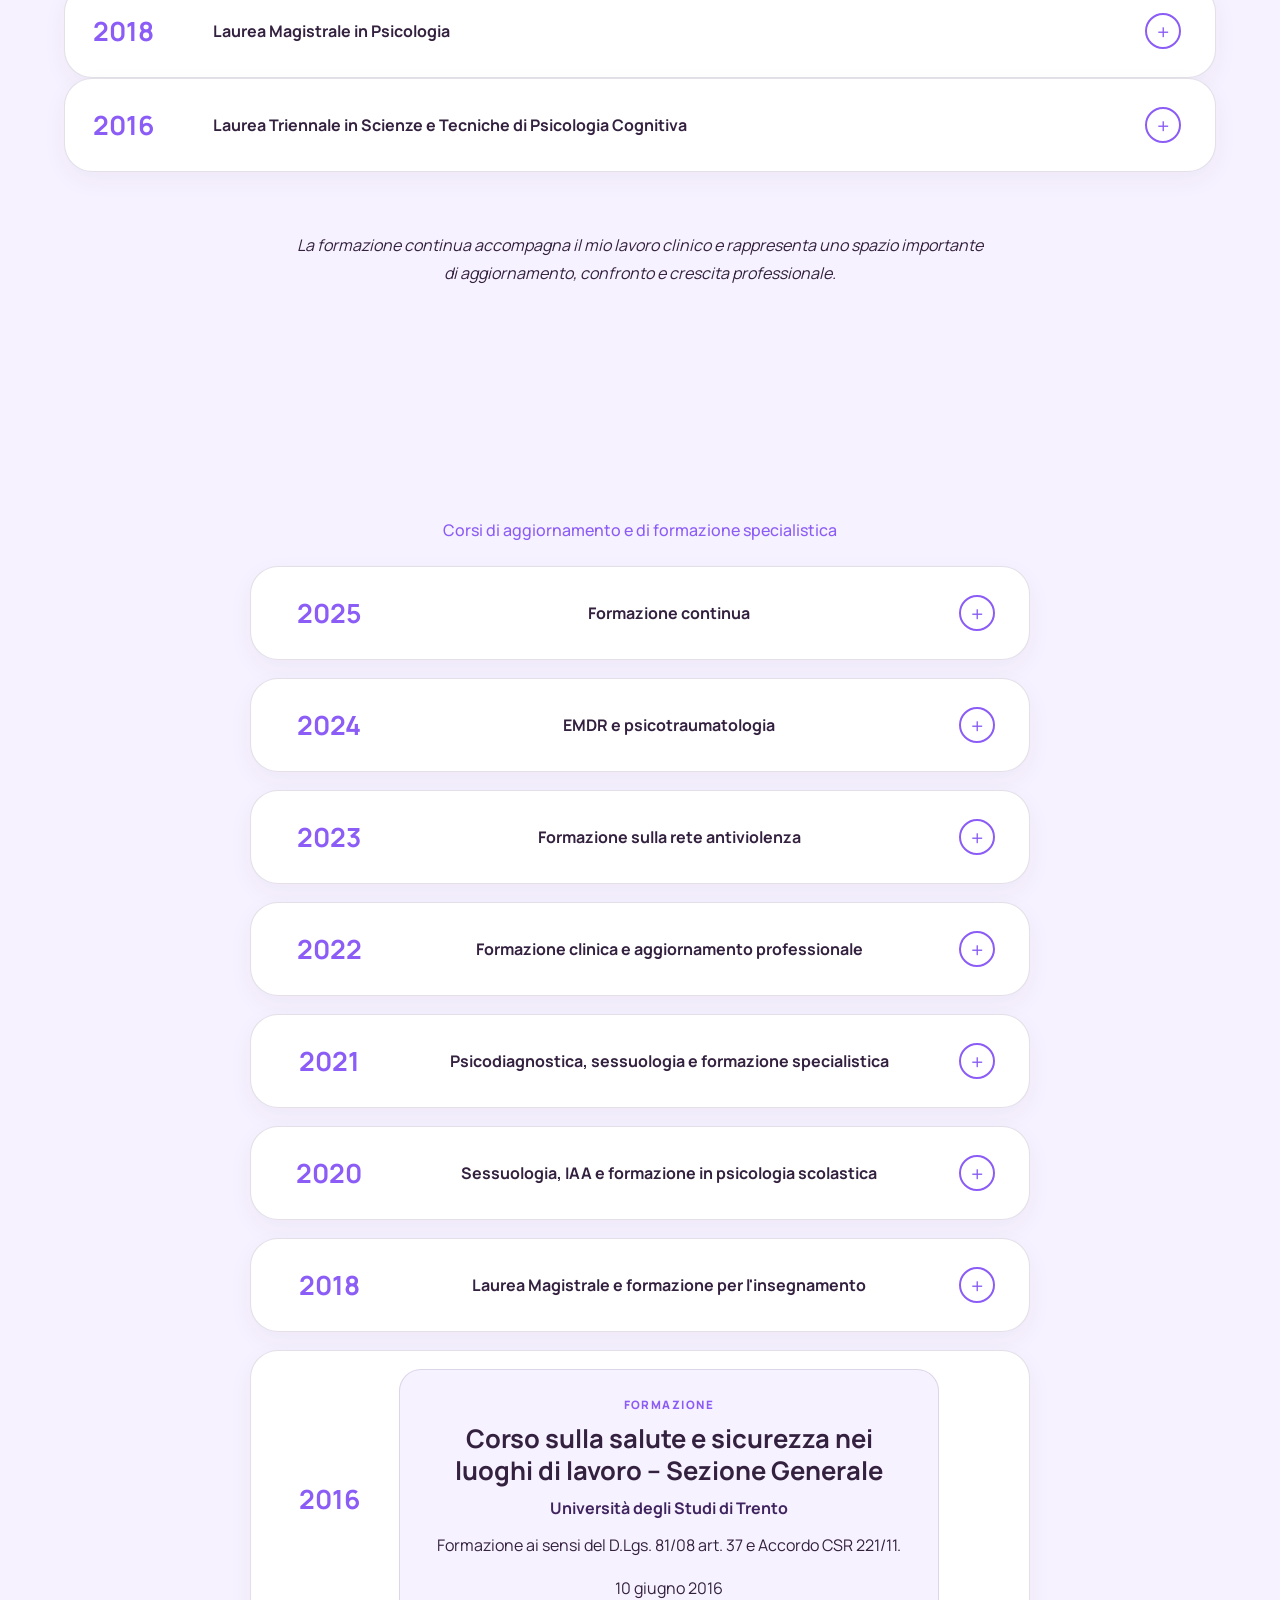
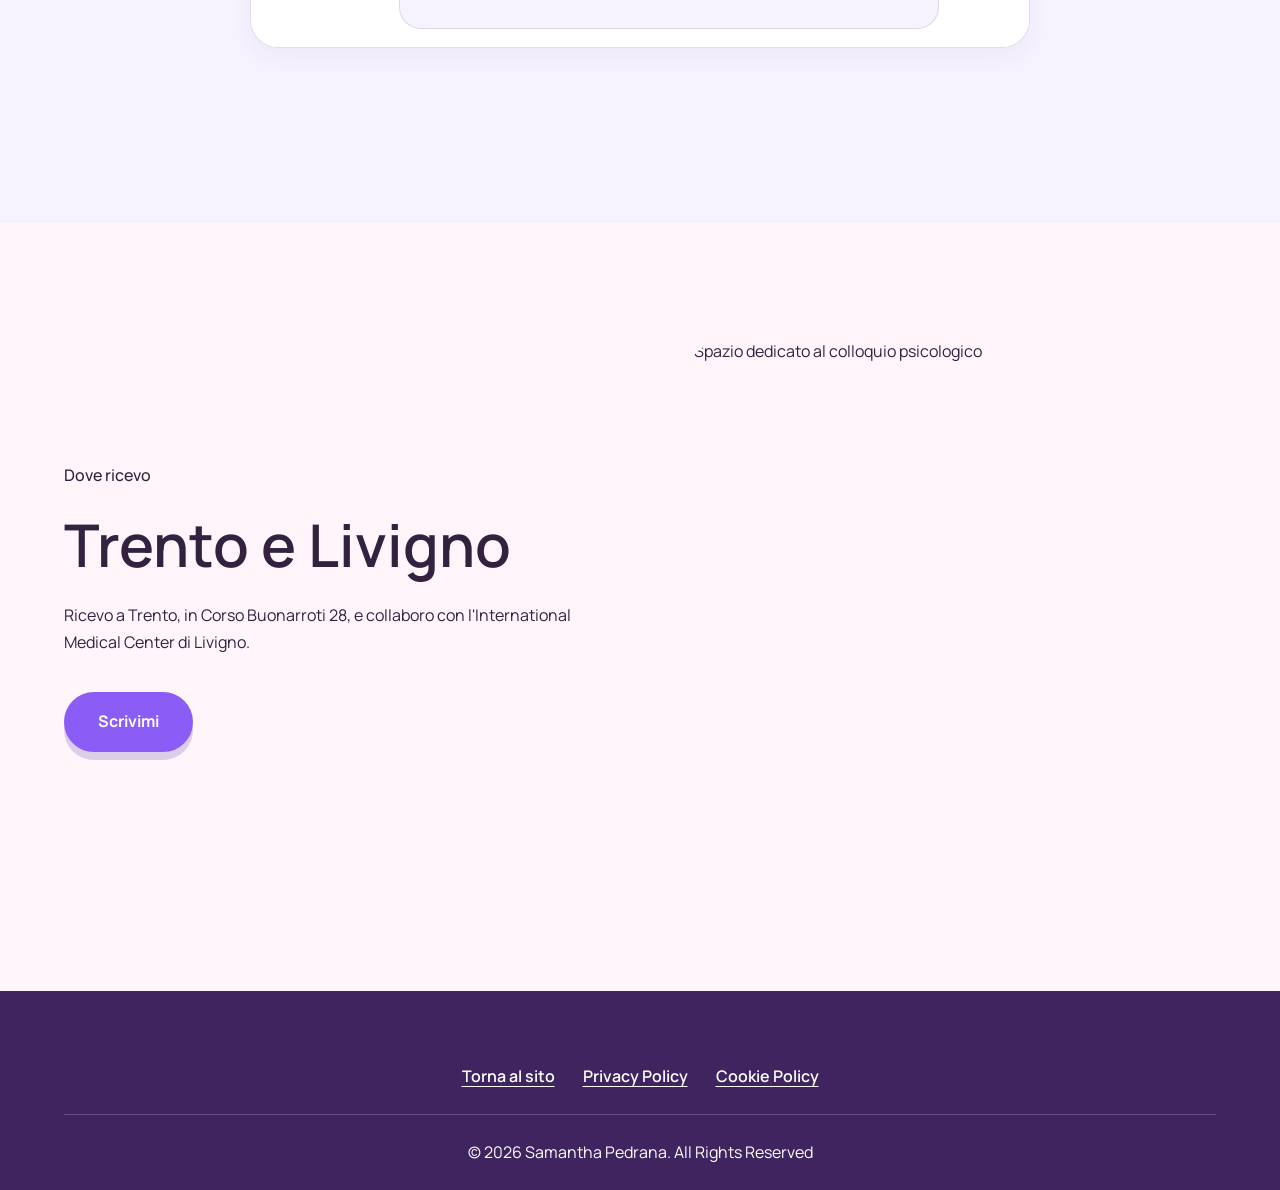
==== commit c7ea655f: "Update chi-sono.html" ====
--- a/chi-sono.html
+++ b/chi-sono.html
@@ -19,7 +19,7 @@
         <a class="nav-cta" href="index.html#book">Scrivimi</a> 
       </nav> 
     </header> 
-     <!-- FORMAZIONE --> <section class="formazione-section"> <div class="formazione-intro"> <p class="eyebrow">Formazione</p> <h2>Un percorso costruito nel tempo</h2> <p> La mia formazione nasce da un percorso accademico e professionale costruito nel tempo, attraverso esperienze diverse e progressive, fino alla specializzazione in psicoterapia. </p> </div> <div class="formazione-list"> 
+     <!-- ISTRUZIONE --> <section class="formazione-section"> <div class="formazione-intro"> <p class="eyebrow">Istruzione</p> <h2>Un percorso costruito nel tempo</h2> <p> La mia formazione nasce da un percorso accademico e professionale costruito nel tempo, attraverso esperienze diverse e progressive, fino alla specializzazione in psicoterapia. </p> </div> <div class="formazione-list"> 
        <!-- 2026 --> <details class="formazione-year" open> 
          <summary> 
            <span class="formazione-year-number">2026</span> 
@@ -151,6 +151,819 @@
                   </div> </div> </details> </div> <div class="formazione-note">
                    <p> La formazione continua accompagna il mio lavoro clinico e rappresenta uno spazio importante di aggiornamento, confronto e crescita professionale. </p> </div>
      </section> 
+
+    <section class="formazione-section" id="formazione">
+
+  <div class="formazione-intro">
+    <p class="eyebrow">Corsi di aggiornamento e di formazione specialistica</p>
+
+
+  <div class="formazione-list">
+
+
+    <!-- ==================== 2026 ==================== -->
+
+    
+
+      
+
+
+    <!-- ==================== 2025 ==================== -->
+
+    <details class="formazione-year">
+
+      <summary>
+        <span class="formazione-year-number">2025</span>
+
+        <span class="formazione-year-title">
+          Formazione continua
+        </span>
+
+        <span class="formazione-toggle" aria-hidden="true">+</span>
+      </summary>
+
+      <div class="formazione-content">
+
+        <article class="formazione-item">
+
+          <span class="formazione-item-type">
+            9 ECM
+          </span>
+
+          <h3>
+            Dalle fratture alla connessione:
+            lavorare con i traumi relazionali nella terapia di coppia
+          </h3>
+
+          <p class="ente">
+            Spazio IRIS – Istituto di Ricerca e Intervento per la Salute
+          </p>
+
+          <p>
+            17 maggio 2025
+          </p>
+
+        </article>
+
+      </div>
+
+    </details>
+
+
+    <!-- ==================== 2024 ==================== -->
+
+    <details class="formazione-year">
+
+      <summary>
+        <span class="formazione-year-number">2024</span>
+
+        <span class="formazione-year-title">
+          EMDR e psicotraumatologia
+        </span>
+
+        <span class="formazione-toggle" aria-hidden="true">+</span>
+      </summary>
+
+      <div class="formazione-content">
+
+        <article class="formazione-item featured">
+
+          <span class="formazione-item-type">
+            Formazione specialistica
+          </span>
+
+          <h3>
+            Eye Movement Desensitization and Reprocessing – Level II
+          </h3>
+
+          <p class="ente">
+            Centro di Ricerche e Studi in Psicotraumatologia
+          </p>
+
+          <p>
+            19–21 aprile 2024 · Verona
+          </p>
+
+        </article>
+
+
+        <article class="formazione-item">
+
+          <span class="formazione-item-type">
+            21 ECM
+          </span>
+
+          <h3>
+            EMDR in emergenza
+          </h3>
+
+          <p class="ente">
+            Scuola Psicoterapia Integrata S.R.L.
+          </p>
+
+          <p>
+            23–24 marzo 2024
+          </p>
+
+        </article>
+
+
+        <article class="formazione-item">
+
+          <span class="formazione-item-type">
+            Formazione specialistica
+          </span>
+
+          <h3>
+            Eye Movement Desensitization and Reprocessing – Level I
+          </h3>
+
+          <p class="ente">
+            Centro di Ricerche e Studi in Psicotraumatologia
+          </p>
+
+          <p>
+            16–18 febbraio 2024 · Verona
+          </p>
+
+        </article>
+
+      </div>
+
+    </details>
+
+
+    <!-- ==================== 2023 ==================== -->
+
+    <details class="formazione-year">
+
+      <summary>
+        <span class="formazione-year-number">2023</span>
+
+        <span class="formazione-year-title">
+          Formazione sulla rete antiviolenza
+        </span>
+
+        <span class="formazione-toggle" aria-hidden="true">+</span>
+      </summary>
+
+      <div class="formazione-content">
+
+        <article class="formazione-item">
+
+          <span class="formazione-item-type">
+            Formazione
+          </span>
+
+          <h3>
+            Laboratorio formativo per la rete antiviolenza provinciale
+          </h3>
+
+          <p class="ente">
+            Trentino School of Management
+          </p>
+
+          <p>
+            La comunicazione efficace delle/i professioniste/i e della rete
+            con la donna vittima di violenza e l'uomo autore di violenza.
+          </p>
+
+          <p>
+            19 maggio 2023 · Trento
+          </p>
+
+        </article>
+
+      </div>
+
+    </details>
+
+
+    <!-- ==================== 2022 ==================== -->
+
+    <details class="formazione-year">
+
+      <summary>
+        <span class="formazione-year-number">2022</span>
+
+        <span class="formazione-year-title">
+          Formazione clinica e aggiornamento professionale
+        </span>
+
+        <span class="formazione-toggle" aria-hidden="true">+</span>
+      </summary>
+
+      <div class="formazione-content">
+
+        <article class="formazione-item">
+
+          <span class="formazione-item-type">
+            10 ECM
+          </span>
+
+          <h3>
+            Il trattamento del minore vittima di abuso sessuale
+          </h3>
+
+          <p class="ente">
+            Giunti Psychometrics
+          </p>
+
+          <p>
+            27 luglio 2022
+          </p>
+
+        </article>
+
+
+        <article class="formazione-item">
+
+          <span class="formazione-item-type">
+            10 ECM
+          </span>
+
+          <h3>
+            Abusatori sessuali di minori:
+            tipologie, rischio di recidiva e trattamento
+          </h3>
+
+          <p class="ente">
+            Giunti Psychometrics
+          </p>
+
+          <p>
+            8 maggio 2022
+          </p>
+
+        </article>
+
+
+        <article class="formazione-item">
+
+          <span class="formazione-item-type">
+            6 ECM
+          </span>
+
+          <h3>
+            La psicoterapia delle psicosi
+          </h3>
+
+          <p class="ente">
+            Stilema
+          </p>
+
+          <p>
+            22 gennaio 2022
+          </p>
+
+        </article>
+
+
+        <article class="formazione-item">
+
+          <span class="formazione-item-type">
+            Aggiornamento professionale
+          </span>
+
+          <h3>
+            Linee guida in materia di privacy e del regolamento
+            generale sulla protezione dei dati
+          </h3>
+
+          <p class="ente">
+            Università degli Studi di Trento
+          </p>
+
+          <p>
+            4 aprile 2022
+          </p>
+
+        </article>
+
+
+        <article class="formazione-item">
+
+          <span class="formazione-item-type">
+            Formazione sicurezza
+          </span>
+
+          <h3>
+            Salute e sicurezza sul luogo di lavoro –
+            formazione specifica lavoratori rischio basso
+          </h3>
+
+          <p class="ente">
+            Università degli Studi di Trento
+          </p>
+
+          <p>
+            25 febbraio 2022 · Trento
+          </p>
+
+        </article>
+
+      </div>
+
+    </details>
+
+
+    <!-- ==================== 2021 ==================== -->
+
+    <details class="formazione-year">
+
+      <summary>
+        <span class="formazione-year-number">2021</span>
+
+        <span class="formazione-year-title">
+          Psicodiagnostica, sessuologia e formazione specialistica
+        </span>
+
+        <span class="formazione-toggle" aria-hidden="true">+</span>
+      </summary>
+
+      <div class="formazione-content">
+
+        <article class="formazione-item featured">
+
+          <span class="formazione-item-type">
+            Formazione specialistica
+          </span>
+
+          <h3>
+            Consulente in sessualità tipica e atipica
+          </h3>
+
+          <p class="ente">
+            Giunti Psychometrics
+          </p>
+
+          <p>
+            8 agosto 2021
+          </p>
+
+        </article>
+
+
+        <article class="formazione-item">
+
+          <span class="formazione-item-type">
+            9 ECM
+          </span>
+
+          <h3>
+            WAIS-IV
+          </h3>
+
+          <p class="ente">
+            Giunti Psychometrics
+          </p>
+
+          <p>
+            Formazione sull'utilizzo e la valutazione attraverso
+            la scala WAIS-IV.
+          </p>
+
+          <p>
+            28 giugno 2021
+          </p>
+
+        </article>
+
+
+        <article class="formazione-item">
+
+          <span class="formazione-item-type">
+            10 ECM
+          </span>
+
+          <h3>
+            NEPSY-II
+          </h3>
+
+          <p class="ente">
+            Giunti Psychometrics
+          </p>
+
+          <p>
+            27 giugno 2021
+          </p>
+
+        </article>
+
+
+        <article class="formazione-item">
+
+          <span class="formazione-item-type">
+            5 ECM
+          </span>
+
+          <h3>
+            SCID-5 – DSM-5
+          </h3>
+
+          <p class="ente">
+            STS Italia
+          </p>
+
+          <p>
+            19 giugno 2021
+          </p>
+
+        </article>
+
+
+        <article class="formazione-item">
+
+          <span class="formazione-item-type">
+            84 ore
+          </span>
+
+          <h3>
+            Tecniche d'intervento per disfunzioni sessuali
+            e disturbi della sessualità tipica e atipica
+          </h3>
+
+          <p class="ente">
+            Giunti Psychometrics
+          </p>
+
+          <p>
+            19 aprile 2021
+          </p>
+
+        </article>
+
+      </div>
+
+    </details>
+
+
+    <!-- ==================== 2020 ==================== -->
+
+    <details class="formazione-year">
+
+      <summary>
+        <span class="formazione-year-number">2020</span>
+
+        <span class="formazione-year-title">
+          Sessuologia, IAA e formazione in psicologia scolastica
+        </span>
+
+        <span class="formazione-toggle" aria-hidden="true">+</span>
+      </summary>
+
+      <div class="formazione-content">
+
+        <article class="formazione-item featured">
+
+          <span class="formazione-item-type">
+            60 ore
+          </span>
+
+          <h3>
+            La consulenza in sessuologia generale,
+            delle popolazioni specifiche e della devianza sessuale
+          </h3>
+
+          <p class="ente">
+            Giunti Psychometrics
+          </p>
+
+          <p>
+            22 novembre 2020
+          </p>
+
+        </article>
+
+
+        <article class="formazione-item">
+
+          <span class="formazione-item-type">
+            12 ECM
+          </span>
+
+          <h3>
+            Corso di Sessuologia Generale
+          </h3>
+
+          <p class="ente">
+            Giunti Psychometrics
+          </p>
+
+          <p>
+            7 novembre 2020
+          </p>
+
+        </article>
+
+
+        <article class="formazione-item">
+
+          <span class="formazione-item-type">
+            Formazione specialistica
+          </span>
+
+          <h3>
+            Corso base per Responsabile di Progetto
+            e Referente di Intervento per gli operatori
+            in Interventi Assistiti con gli Animali (IAA) – Pet Therapy
+          </h3>
+
+          <p class="ente">
+            La Melagrana
+          </p>
+
+          <p>
+            23 settembre – 24 novembre 2020
+          </p>
+
+        </article>
+
+
+        <article class="formazione-item">
+
+          <span class="formazione-item-type">
+            Formazione
+          </span>
+
+          <h3>
+            Corso di formazione propedeutico per gli operatori
+            in Interventi Assistiti con gli Animali (IAA) – Pet Therapy
+          </h3>
+
+          <p class="ente">
+            CACIB e ACOF
+          </p>
+
+          <p>
+            18 maggio – 12 giugno 2020
+          </p>
+
+        </article>
+
+
+        <article class="formazione-item">
+
+          <span class="formazione-item-type">
+            Formazione clinica
+          </span>
+
+          <h3>
+            Il parent training. L'intervento psicoterapeutico
+            sul bambino e sull'adolescente mediato attraverso
+            il rapporto di consulenza con i genitori
+          </h3>
+
+          <p class="ente">
+            Giunti Psychometrics
+          </p>
+
+          <p>
+            4 giugno 2020
+          </p>
+
+        </article>
+
+
+        <article class="formazione-item">
+
+          <span class="formazione-item-type">
+            Formazione scolastica
+          </span>
+
+          <h3>
+            L'intervento psicoeducativo a scuola.
+            Il teacher training per la gestione dei problemi
+            emotivi, comportamentali e di apprendimento in classe
+          </h3>
+
+          <p class="ente">
+            Giunti Psychometrics
+          </p>
+
+          <p>
+            15 maggio 2020
+          </p>
+
+        </article>
+
+
+        <article class="formazione-item">
+
+          <span class="formazione-item-type">
+            Formazione
+          </span>
+
+          <h3>
+            DSA... Attreziamoci: software per lo studio
+          </h3>
+
+          <p class="ente">
+            Associazione Periscopio e IPRASE
+          </p>
+
+          <p>
+            19 febbraio 2020
+          </p>
+
+        </article>
+
+
+        <article class="formazione-item">
+
+          <span class="formazione-item-type">
+            Formazione scolastica
+          </span>
+
+          <h3>
+            L'insegnante come facilitatore dell'apprendimento
+            a distanza
+          </h3>
+
+          <p class="ente">
+            IPRASE
+          </p>
+
+          <p>
+            7 novembre 2020
+          </p>
+
+        </article>
+
+
+        <article class="formazione-item">
+
+          <span class="formazione-item-type">
+            Formazione scolastica
+          </span>
+
+          <h3>
+            Il diabete a scuola... tra alleanza ed equilibrio
+          </h3>
+
+          <p class="ente">
+            IPRASE
+          </p>
+
+          <p>
+            22 ottobre 2020
+          </p>
+
+        </article>
+
+
+        <article class="formazione-item">
+
+          <span class="formazione-item-type">
+            Formazione scolastica
+          </span>
+
+          <h3>
+            L'Outdoor Education come strumento e metodo didattico
+          </h3>
+
+          <p class="ente">
+            IPRASE
+          </p>
+
+          <p>
+            21 ottobre 2020
+          </p>
+
+        </article>
+
+
+        <article class="formazione-item">
+
+          <span class="formazione-item-type">
+            Formazione
+          </span>
+
+          <h3>
+            Incontro formativo iniziale Piattaforma GiADA
+          </h3>
+
+          <p class="ente">
+            IPRASE
+          </p>
+
+          <p>
+            6 ottobre 2020
+          </p>
+
+        </article>
+
+
+        <article class="formazione-item">
+
+          <span class="formazione-item-type">
+            Formazione
+          </span>
+
+          <h3>
+            Corso di formazione per personale scuole 6–19 anni:
+            misure per la prevenzione e gestione dell'emergenza
+            epidemiologica da COVID-19
+          </h3>
+
+          <p class="ente">
+            IPRASE
+          </p>
+
+          <p>
+            4 ottobre 2020
+          </p>
+
+        </article>
+
+      </div>
+
+    </details>
+
+
+    <!-- ==================== 2018 ==================== -->
+
+    <details class="formazione-year">
+
+      <summary>
+        <span class="formazione-year-number">2018</span>
+
+        <span class="formazione-year-title">
+          Laurea Magistrale e formazione per l'insegnamento
+        </span>
+
+        <span class="formazione-toggle" aria-hidden="true">+</span>
+      </summary>
+
+      <div class="formazione-content">
+
+
+        <article class="formazione-item">
+
+          <span class="formazione-item-type">
+            Formazione universitaria
+          </span>
+
+          <h3>
+            Percorso 24 CFU per l'insegnamento
+            nelle Scuole Secondarie di Secondo Grado
+          </h3>
+
+          <p class="ente">
+            Università degli Studi di Trento
+          </p>
+
+          <p>
+            Classe A-18 – Filosofia e Scienze Umane.
+          </p>
+
+        </article>
+
+      </div>
+
+    </details>
+
+
+    <!-- ==================== 2016 ==================== -->
+
+    <details class="formazione-year">
+
+      <summary>
+        <span class="formazione-year-number">2016</span>
+        <article class="formazione-item">
+
+          <span class="formazione-item-type">
+            Formazione
+          </span>
+
+          <h3>
+            Corso sulla salute e sicurezza nei luoghi di lavoro
+            – Sezione Generale
+          </h3>
+
+          <p class="ente">
+            Università degli Studi di Trento
+          </p>
+
+          <p>
+            Formazione ai sensi del D.Lgs. 81/08 art. 37
+            e Accordo CSR 221/11.
+          </p>
+
+          <p>
+            10 giugno 2016
+          </p>
+
+        </article>
+
+      </div>
+
+    </details>
+
+
+  </div>
+
+</section>
     <!-- DOVE RICEVO --> <section class="booking"> <div> <p class="eyebrow">Dove ricevo</p> 
       <h2>Trento e Livigno</h2> 
       <p> Ricevo a Trento, in Corso Buonarroti 28, e collaboro con l'International Medical Center di Livigno. </p>
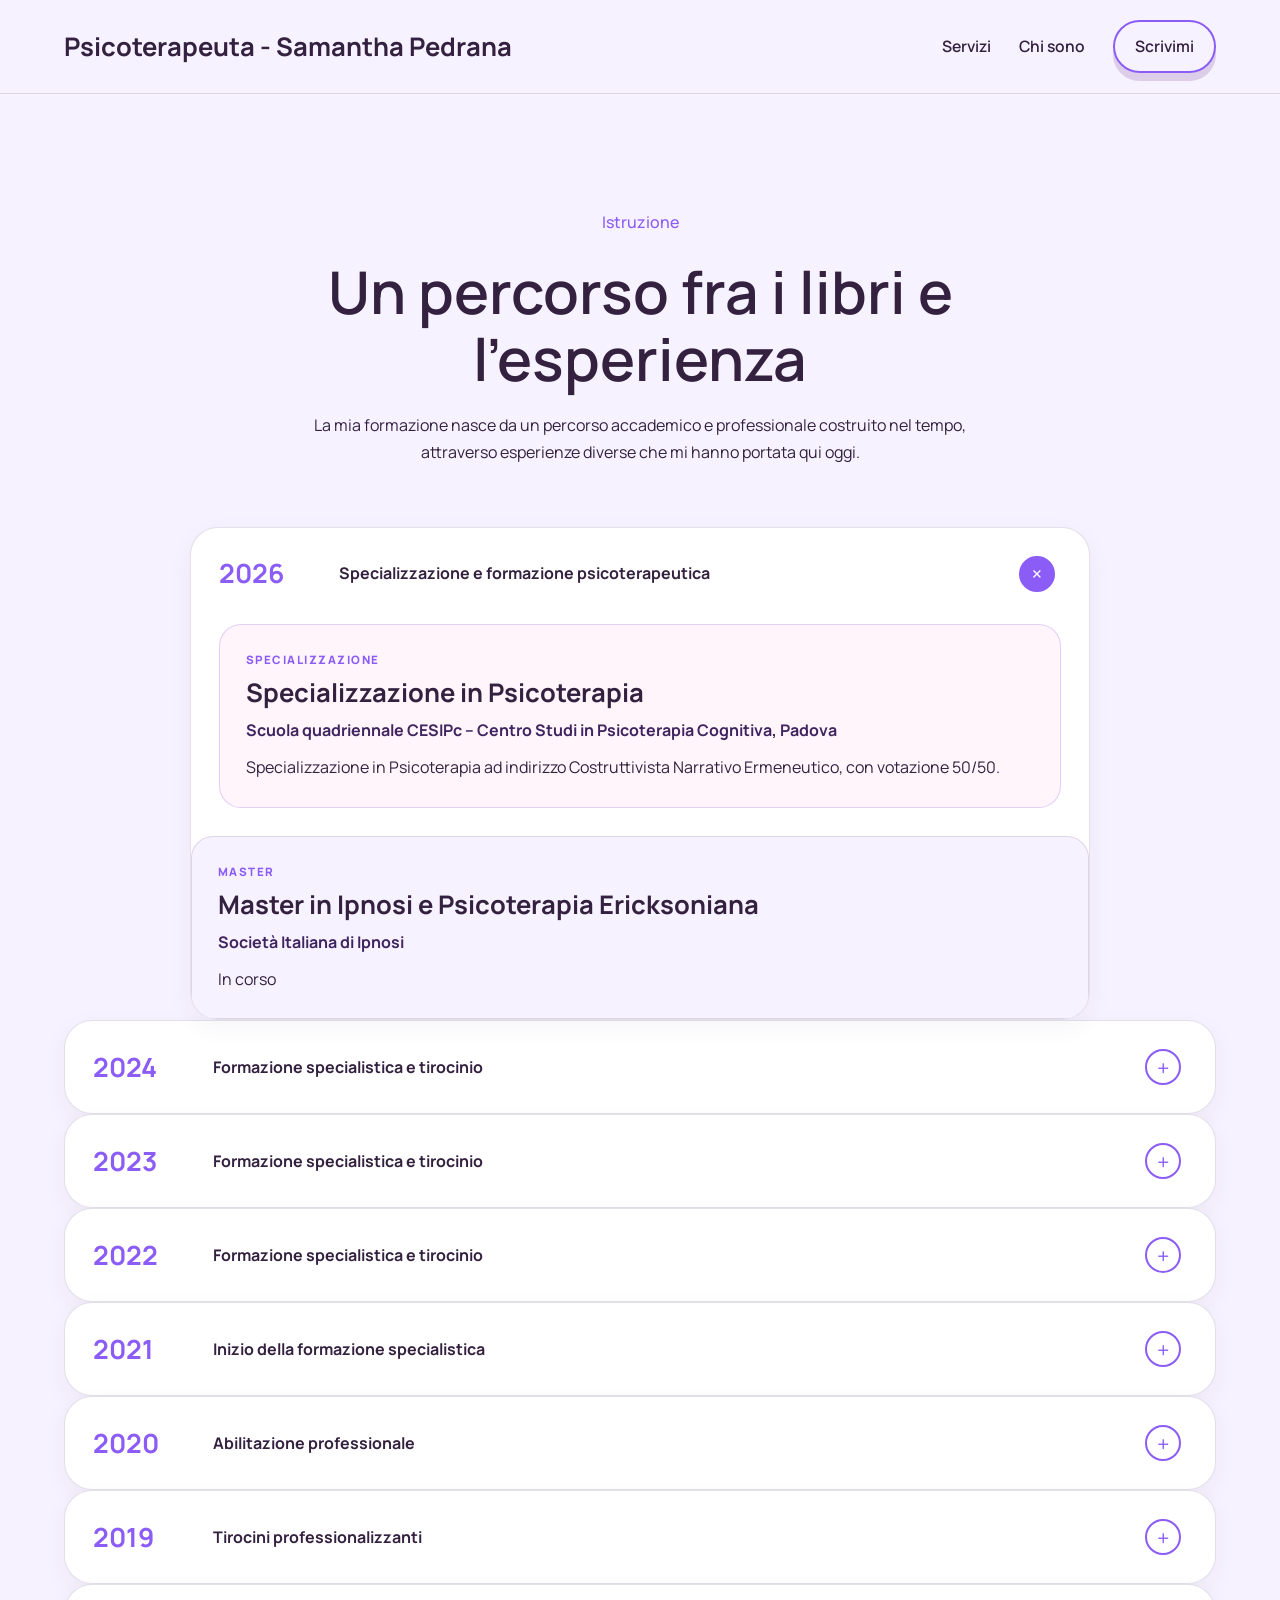
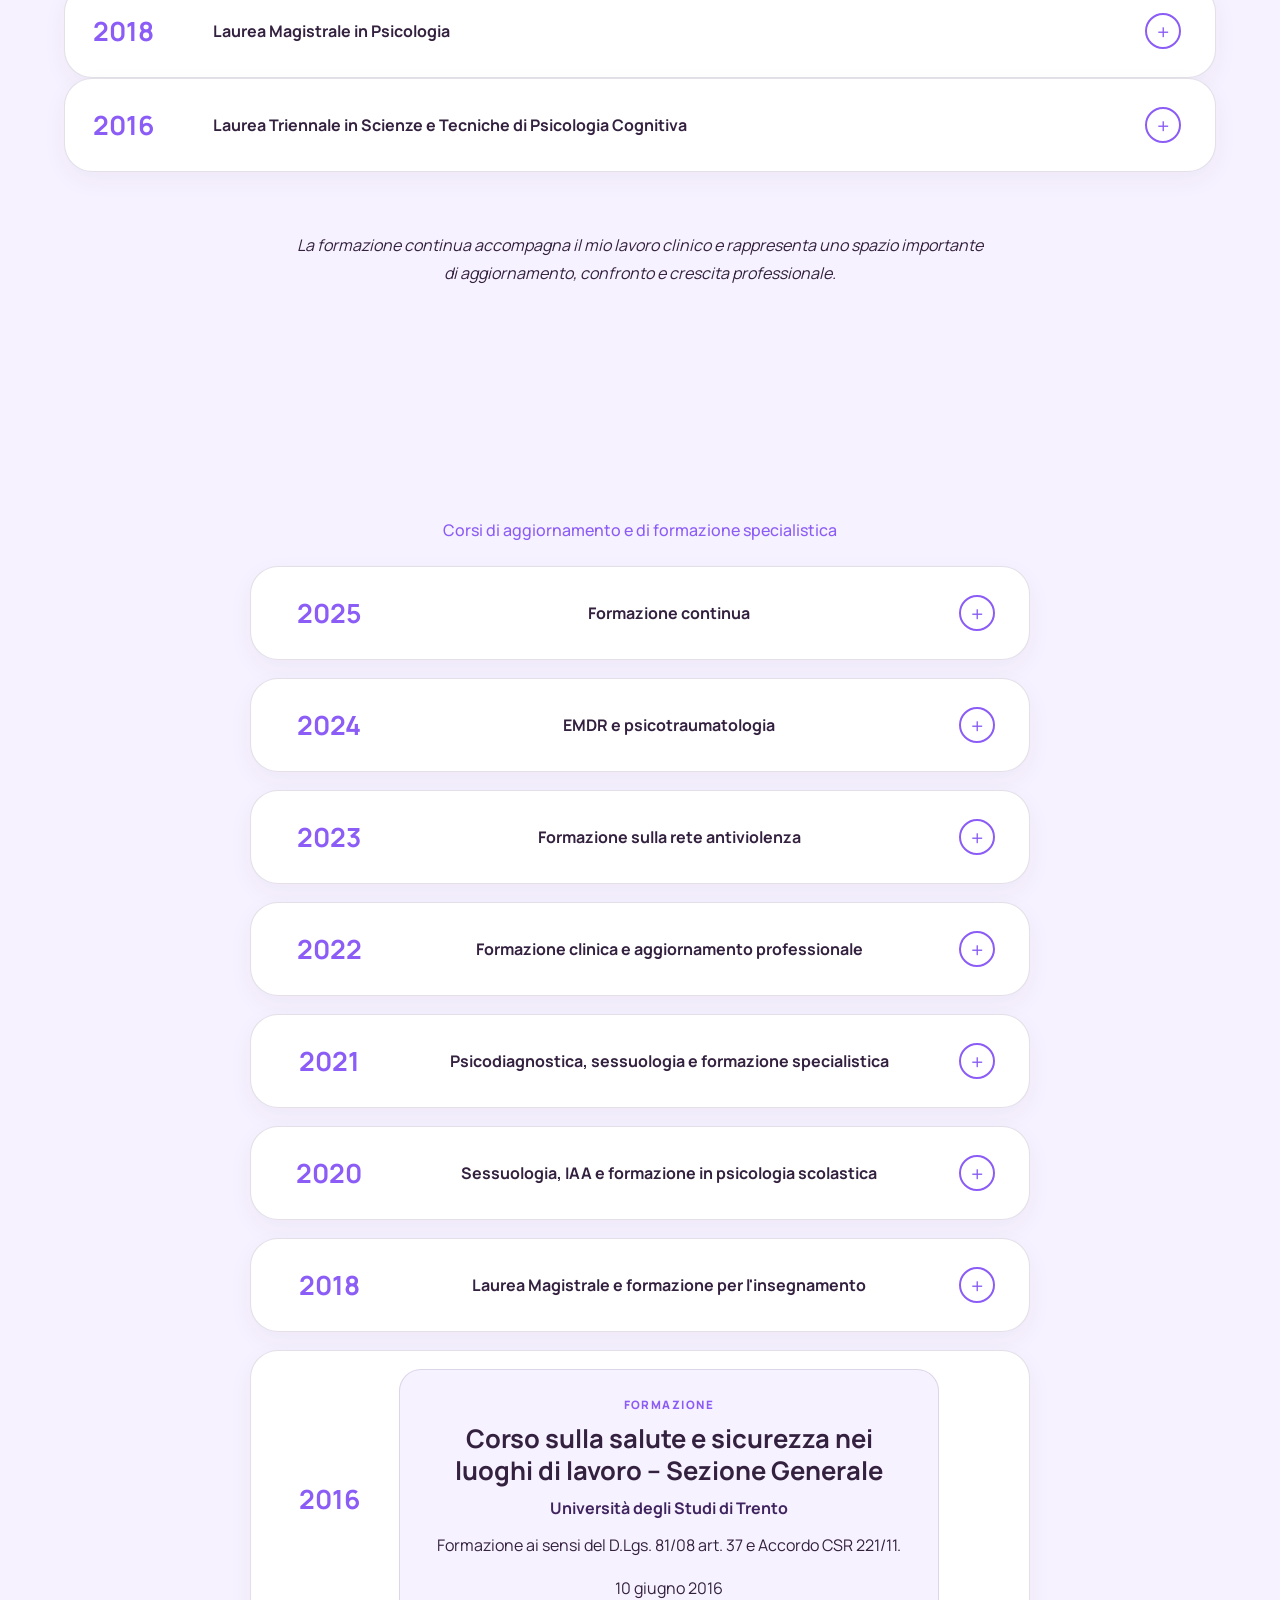
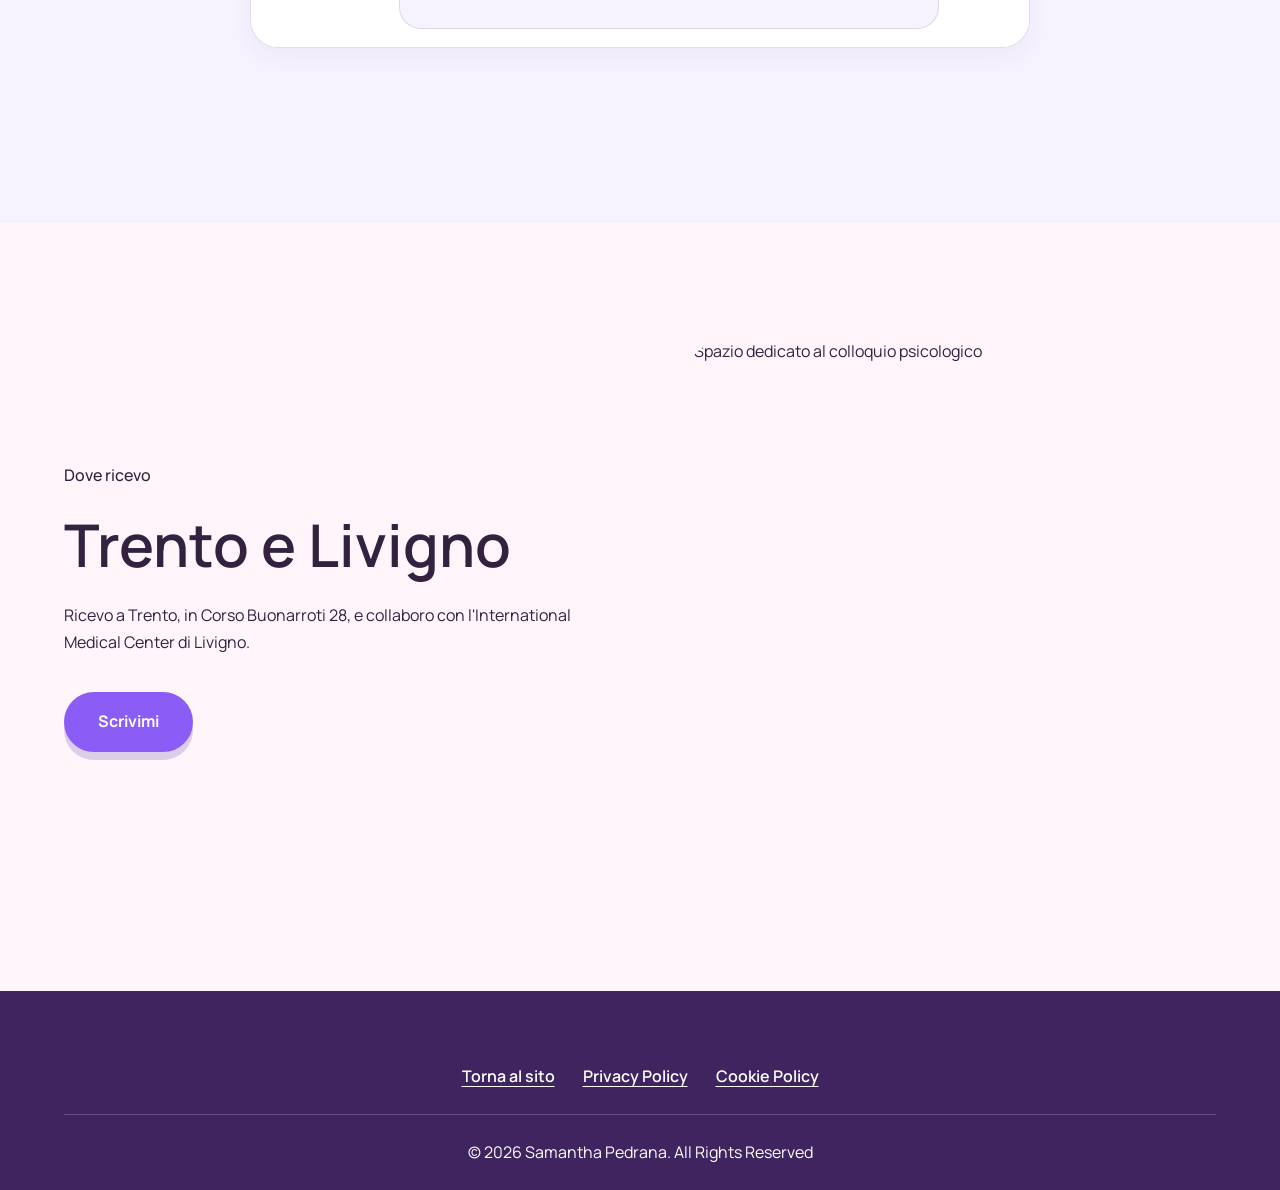
==== commit 54c3b463: "Update chi-sono.html" ====
--- a/chi-sono.html
+++ b/chi-sono.html
@@ -19,7 +19,11 @@
         <a class="nav-cta" href="index.html#book">Scrivimi</a> 
       </nav> 
     </header> 
-     <!-- ISTRUZIONE --> <section class="formazione-section"> <div class="formazione-intro"> <p class="eyebrow">Istruzione</p> <h2>Un percorso costruito nel tempo</h2> <p> La mia formazione nasce da un percorso accademico e professionale costruito nel tempo, attraverso esperienze diverse e progressive, fino alla specializzazione in psicoterapia. </p> </div> <div class="formazione-list"> 
+     <!-- ISTRUZIONE --> <section class="formazione-section"> 
+       <div class="formazione-intro"> 
+         <p class="eyebrow">Istruzione</p> 
+         <h2>Un percorso fra i libri e l'esperienza</h2> 
+         <p> La mia formazione nasce da un percorso accademico e professionale costruito nel tempo, attraverso esperienze diverse che mi hanno portata qui oggi. </p> </div> <div class="formazione-list"> 
        <!-- 2026 --> <details class="formazione-year" open> 
          <summary> 
            <span class="formazione-year-number">2026</span> 
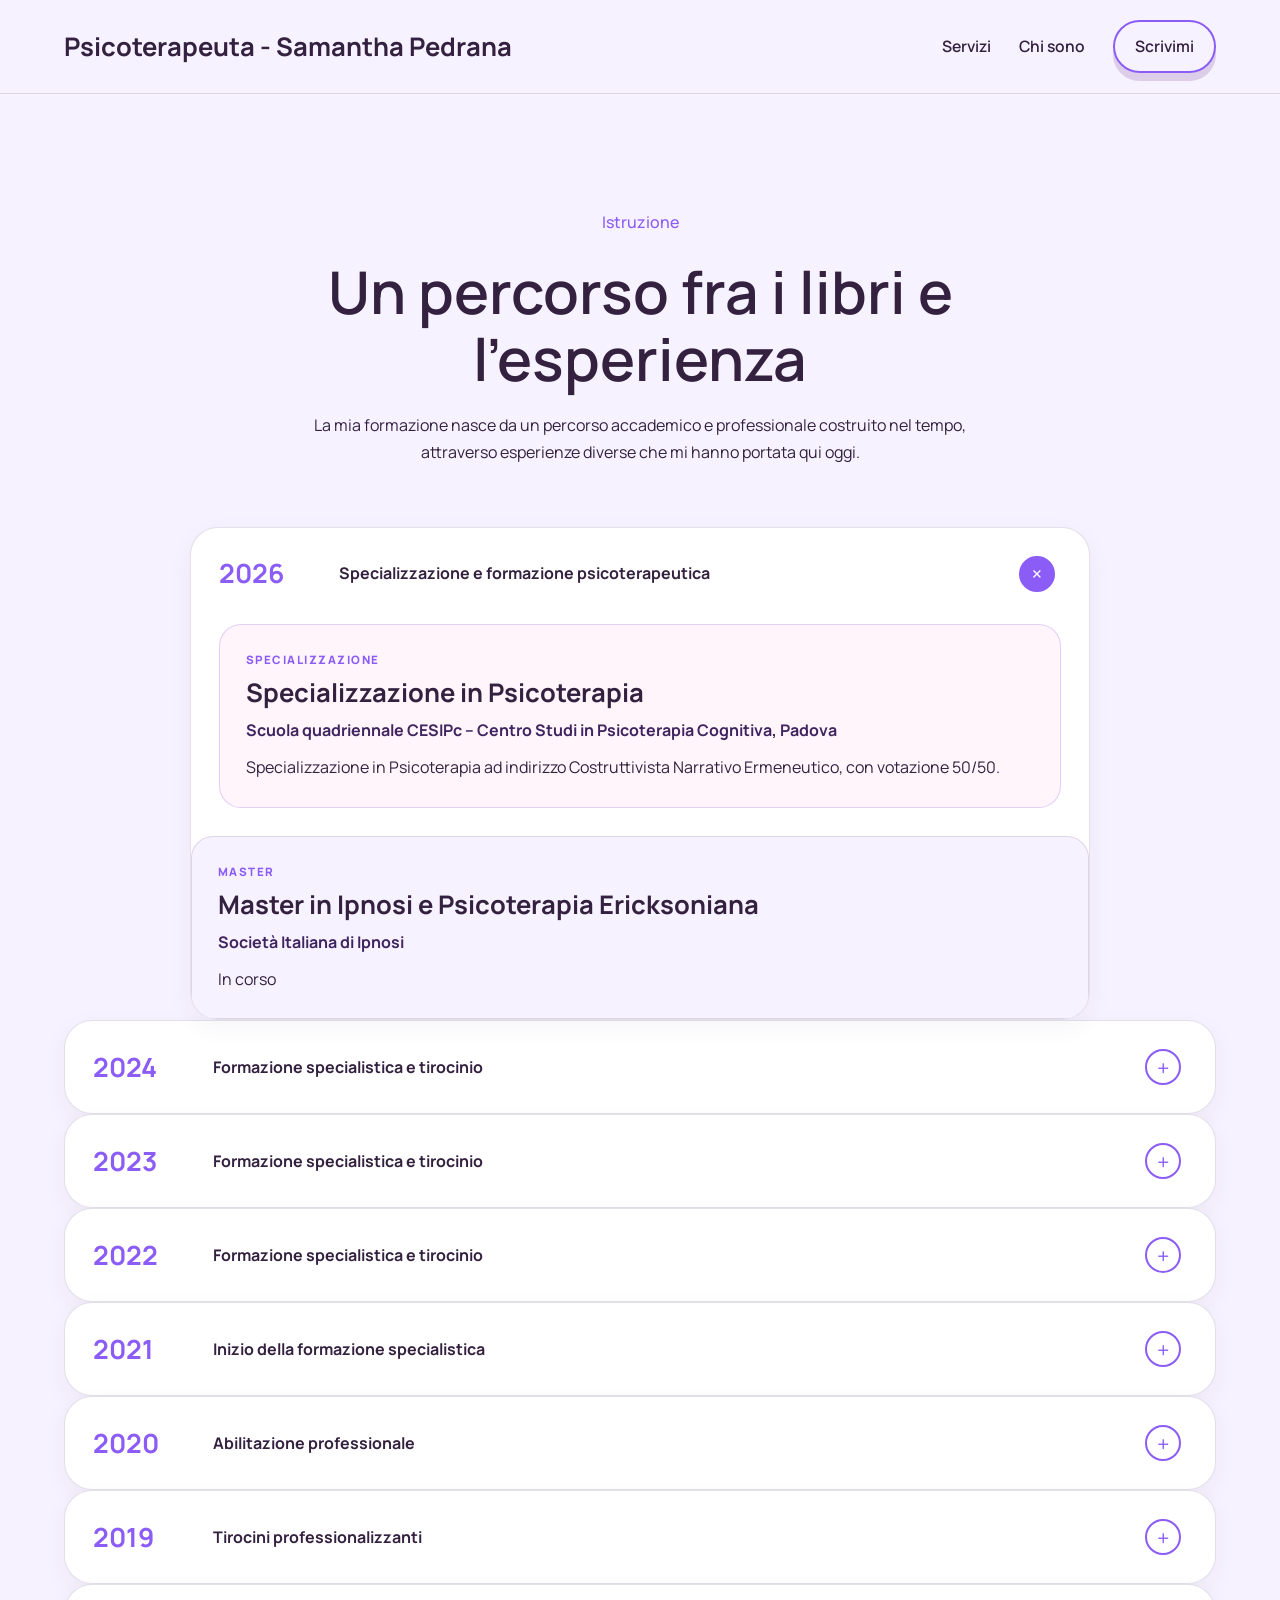
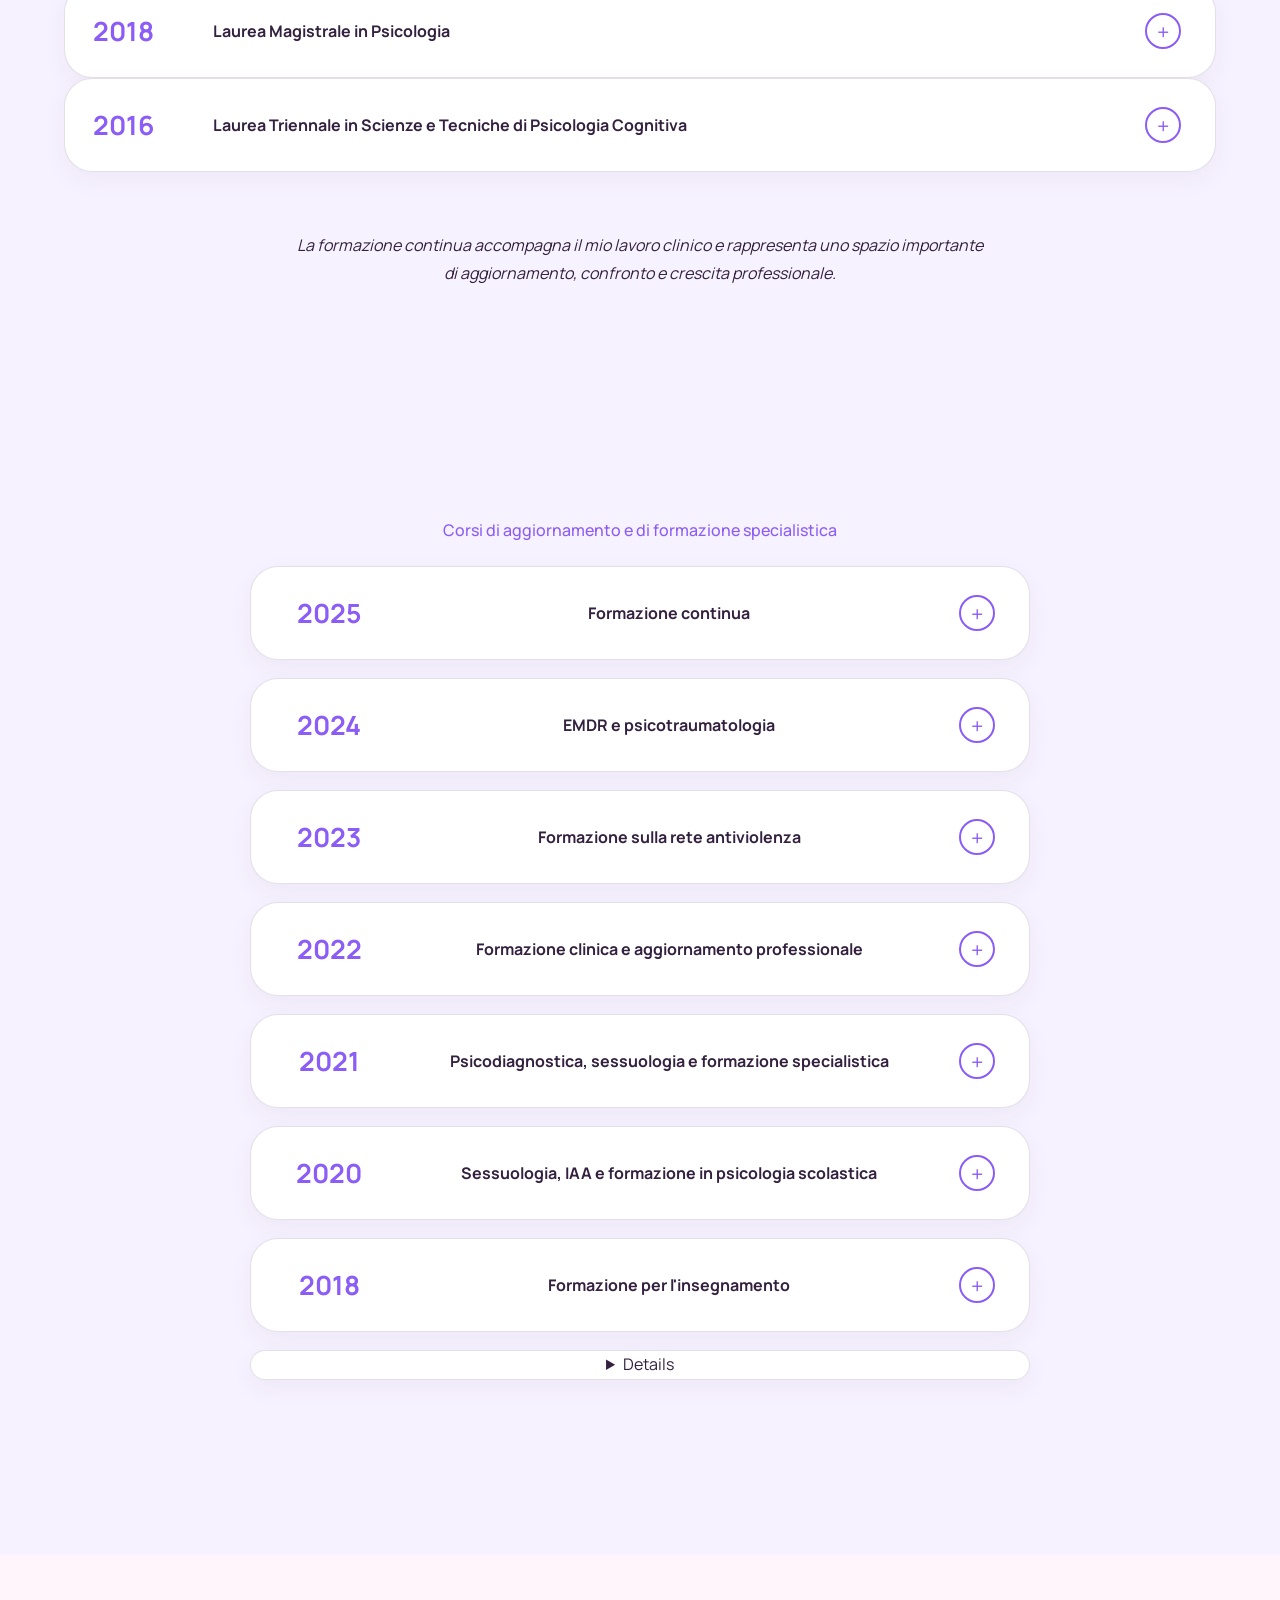
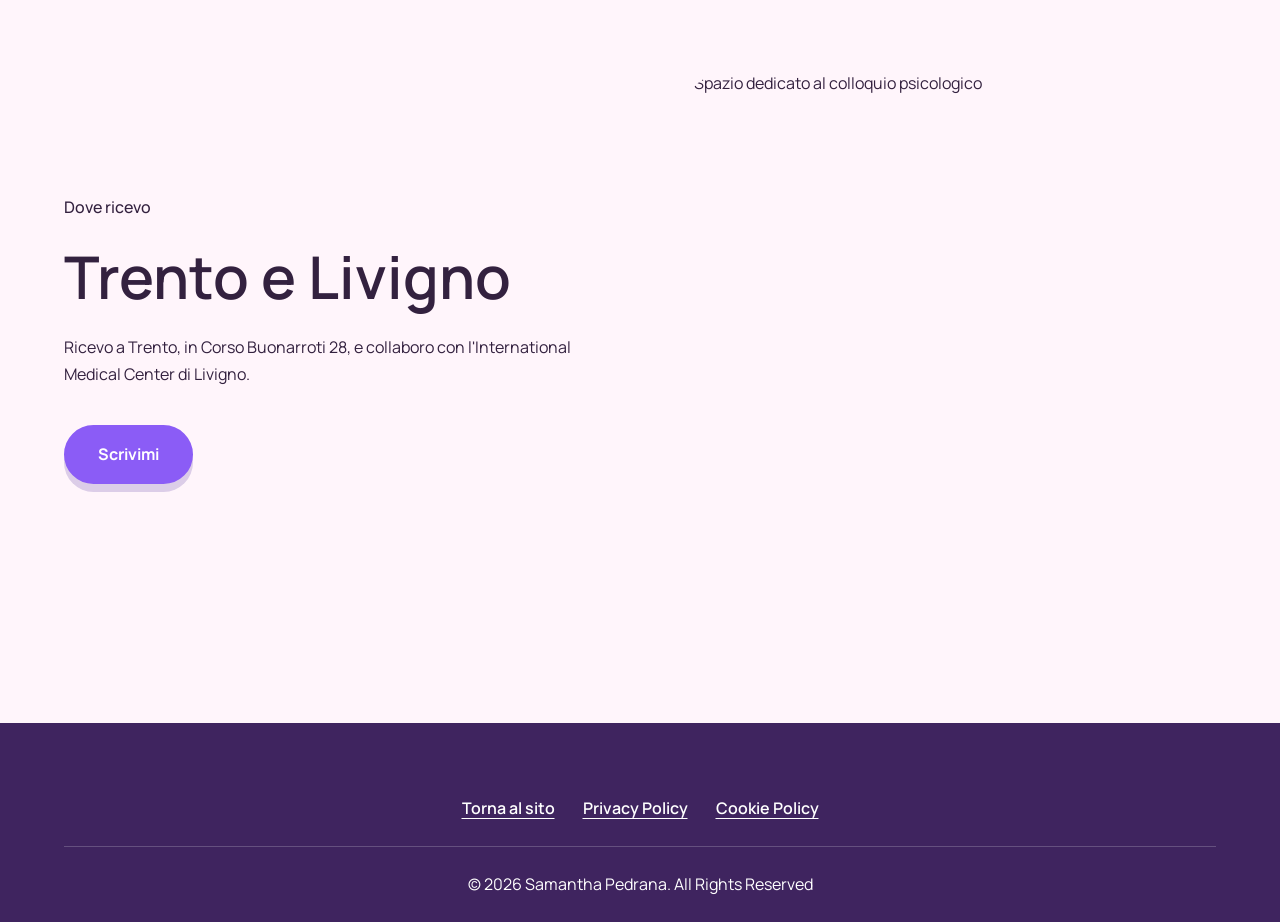
==== commit 0a92881e: "Update chi-sono.html" ====
--- a/chi-sono.html
+++ b/chi-sono.html
@@ -893,7 +893,7 @@
         <span class="formazione-year-number">2018</span>
 
         <span class="formazione-year-title">
-          Laurea Magistrale e formazione per l'insegnamento
+          Formazione per l'insegnamento
         </span>
 
         <span class="formazione-toggle" aria-hidden="true">+</span>
@@ -931,15 +931,24 @@
     <!-- ==================== 2016 ==================== -->
 
     <details class="formazione-year">
+<details class="formazione-year">
 
       <summary>
         <span class="formazione-year-number">2016</span>
-        <article class="formazione-item">
-
-          <span class="formazione-item-type">
-            Formazione
-          </span>
-
+
+        <span class="formazione-year-title">
+          Formazione
+        </span>
+
+        <span class="formazione-toggle" aria-hidden="true">+</span>
+      </summary>
+
+      <div class="formazione-content">
+
+
+        <article class="formazione-item">
+
+          <span class="formazione-item-type">
           <h3>
             Corso sulla salute e sicurezza nei luoghi di lavoro
             – Sezione Generale
